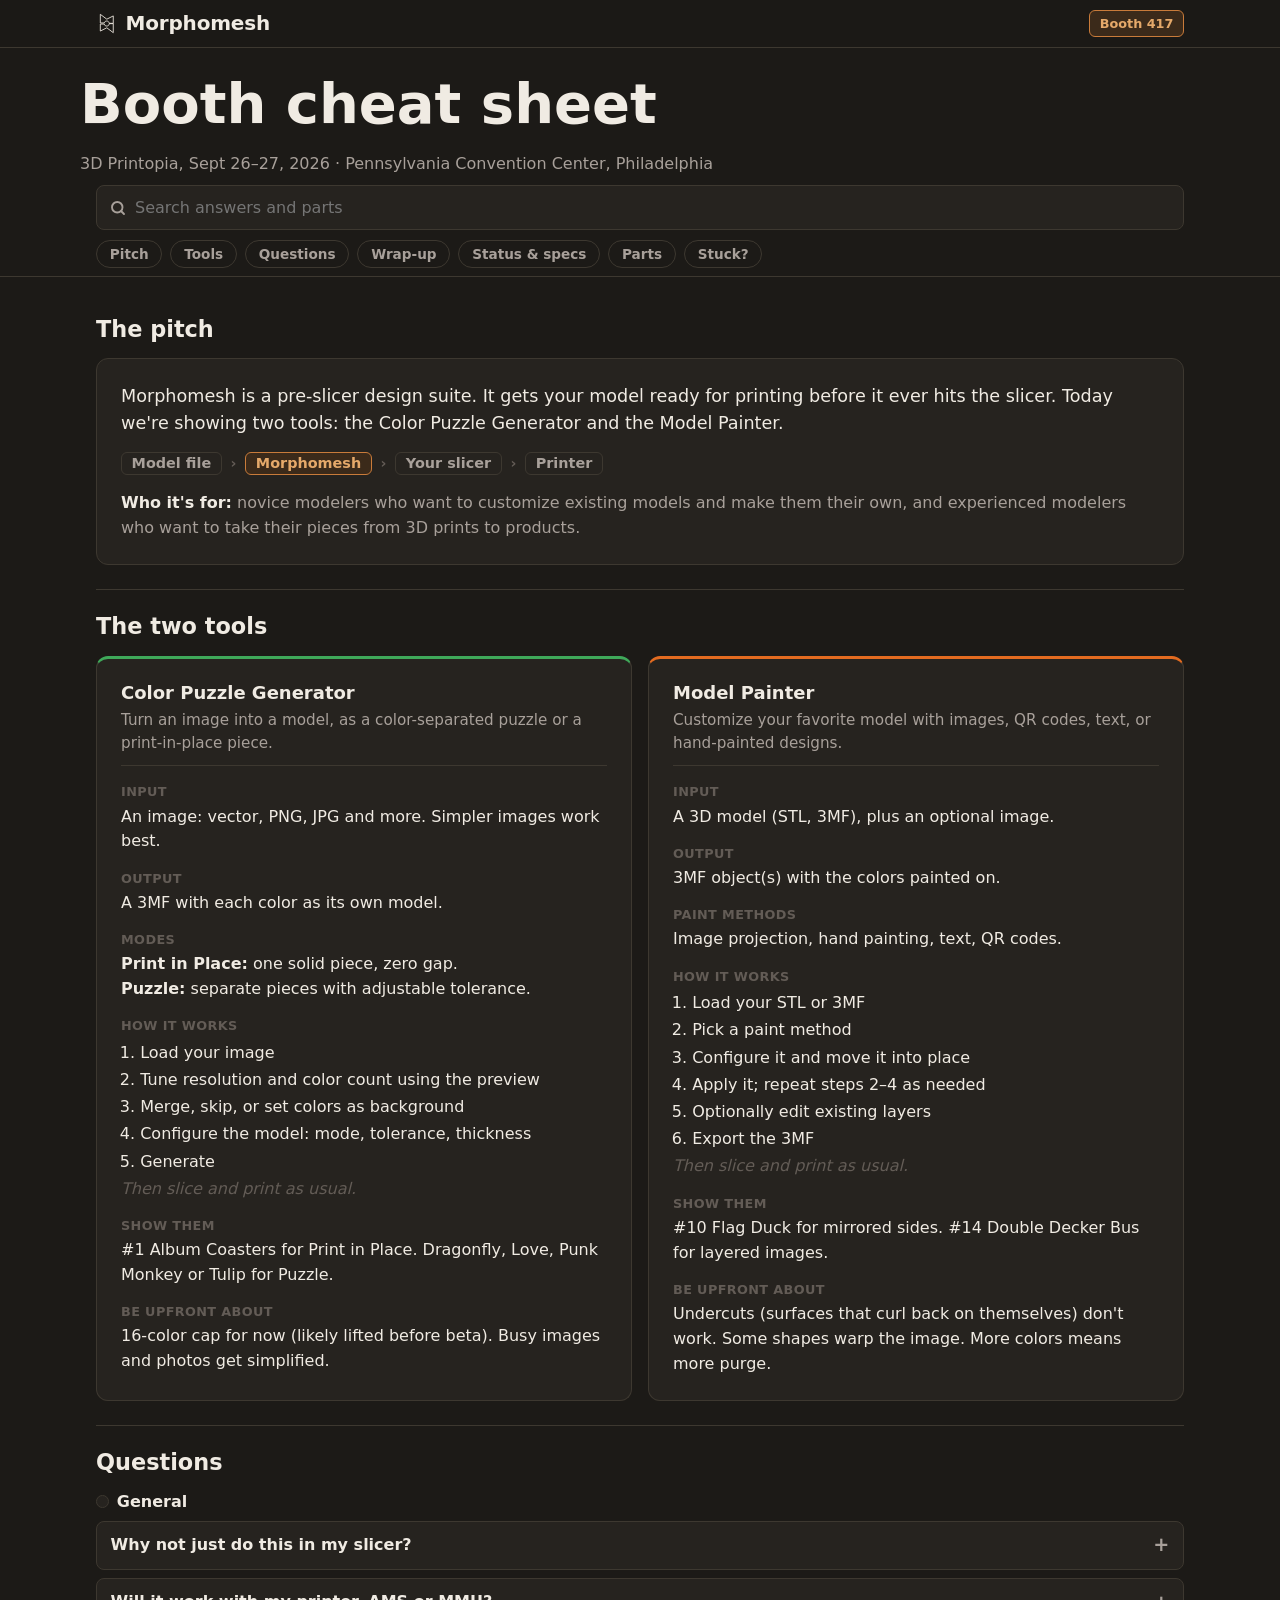
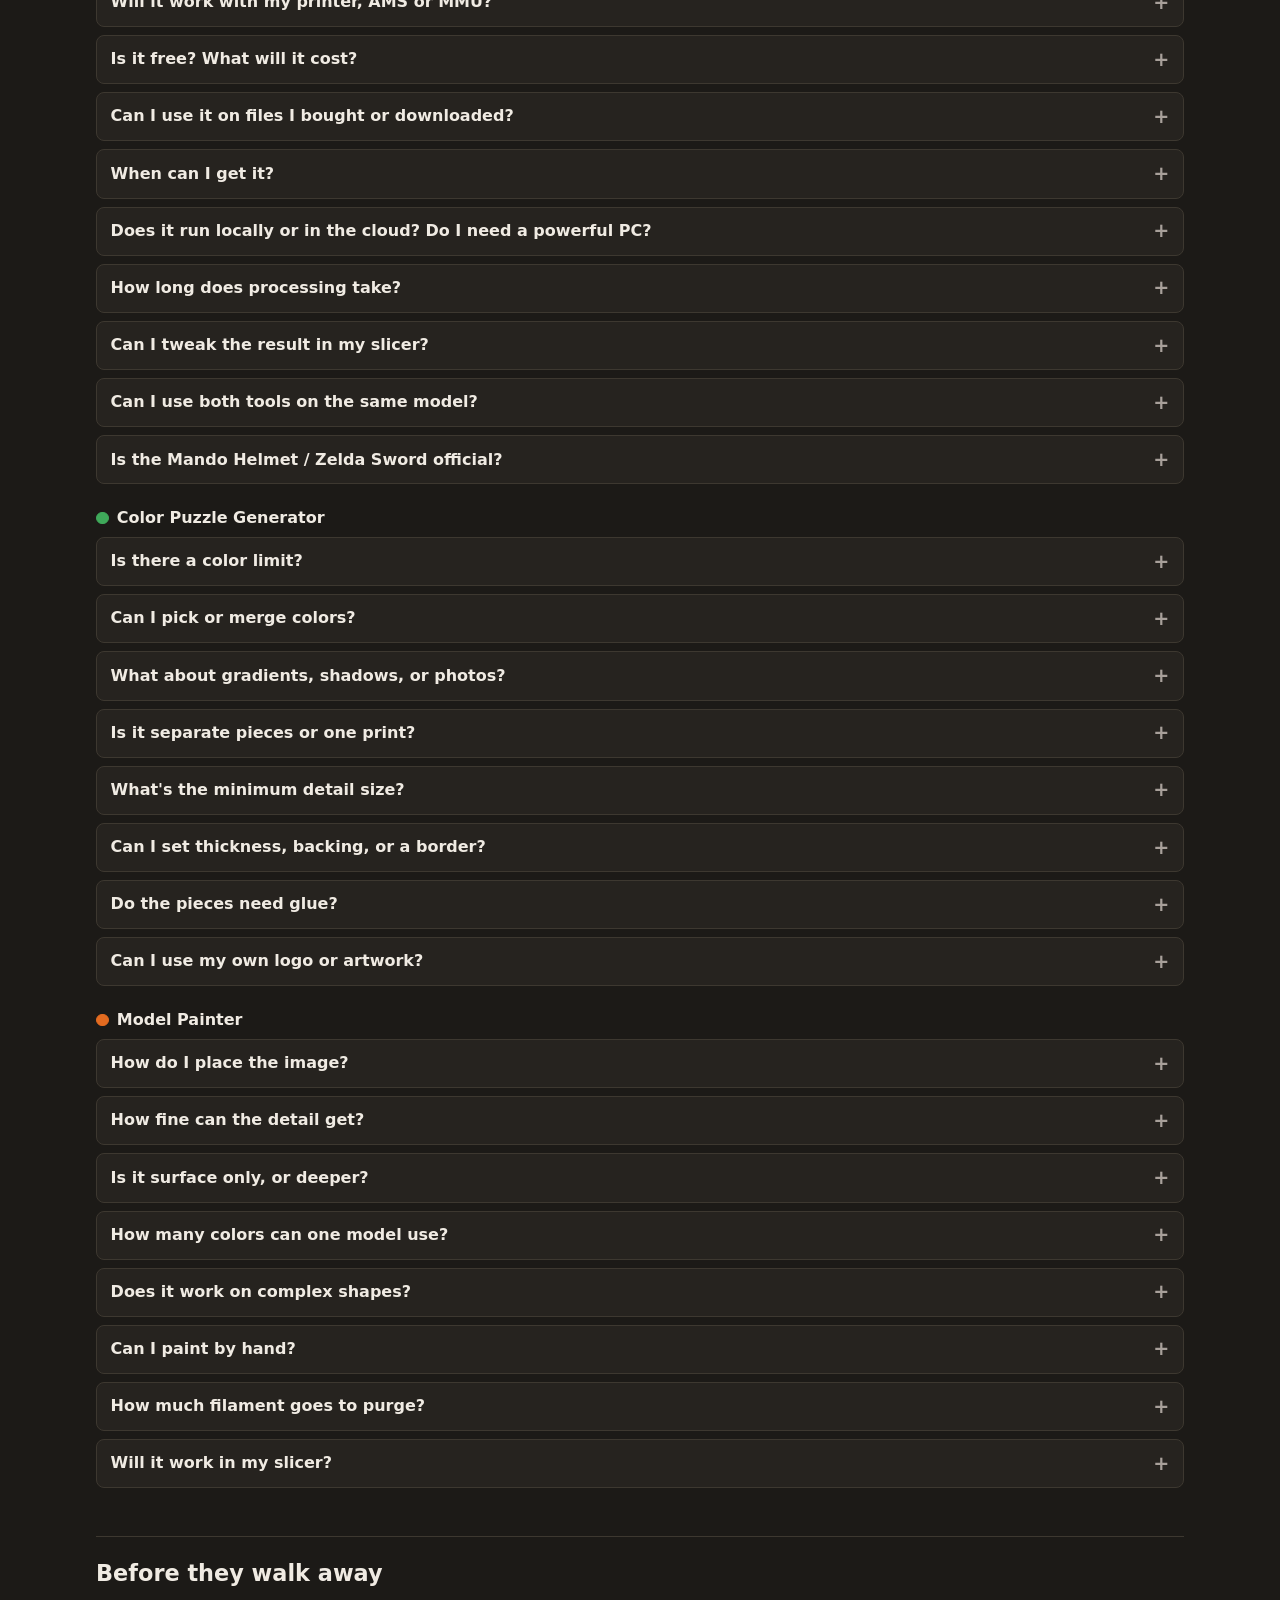
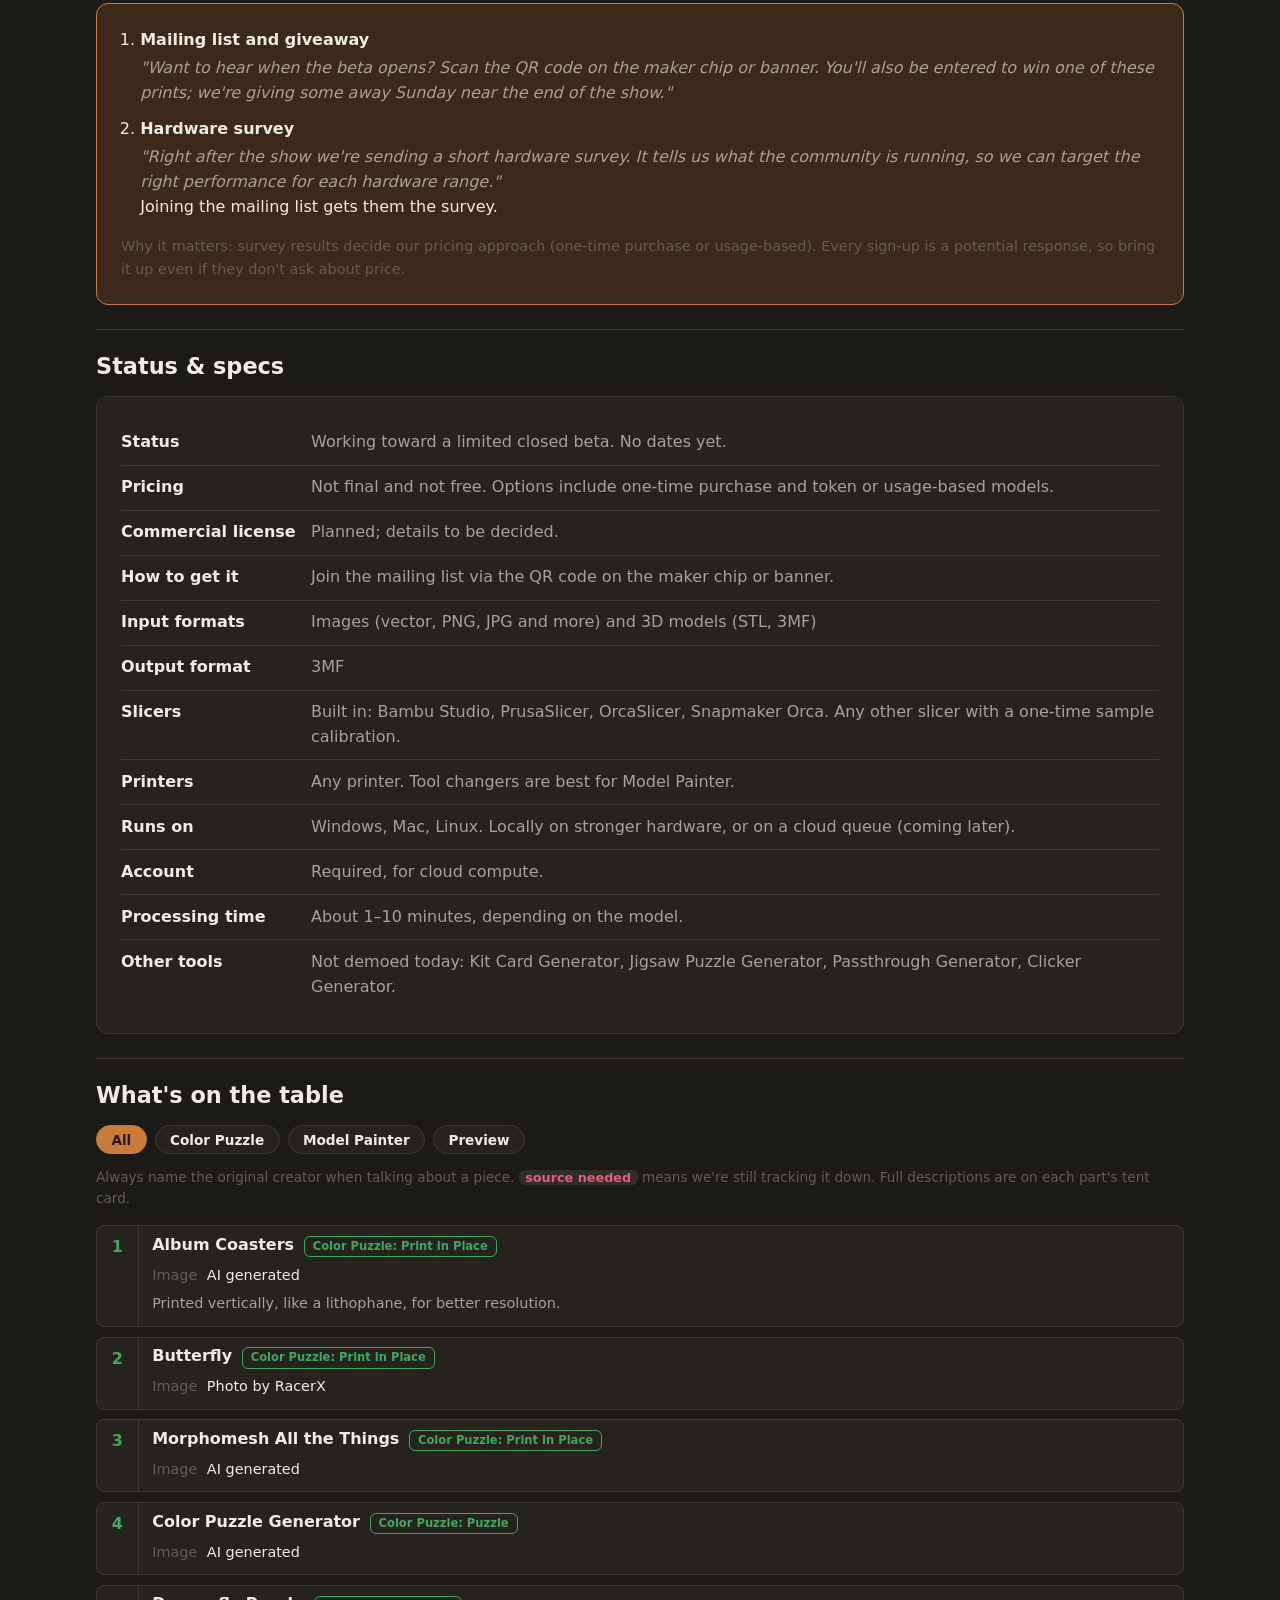
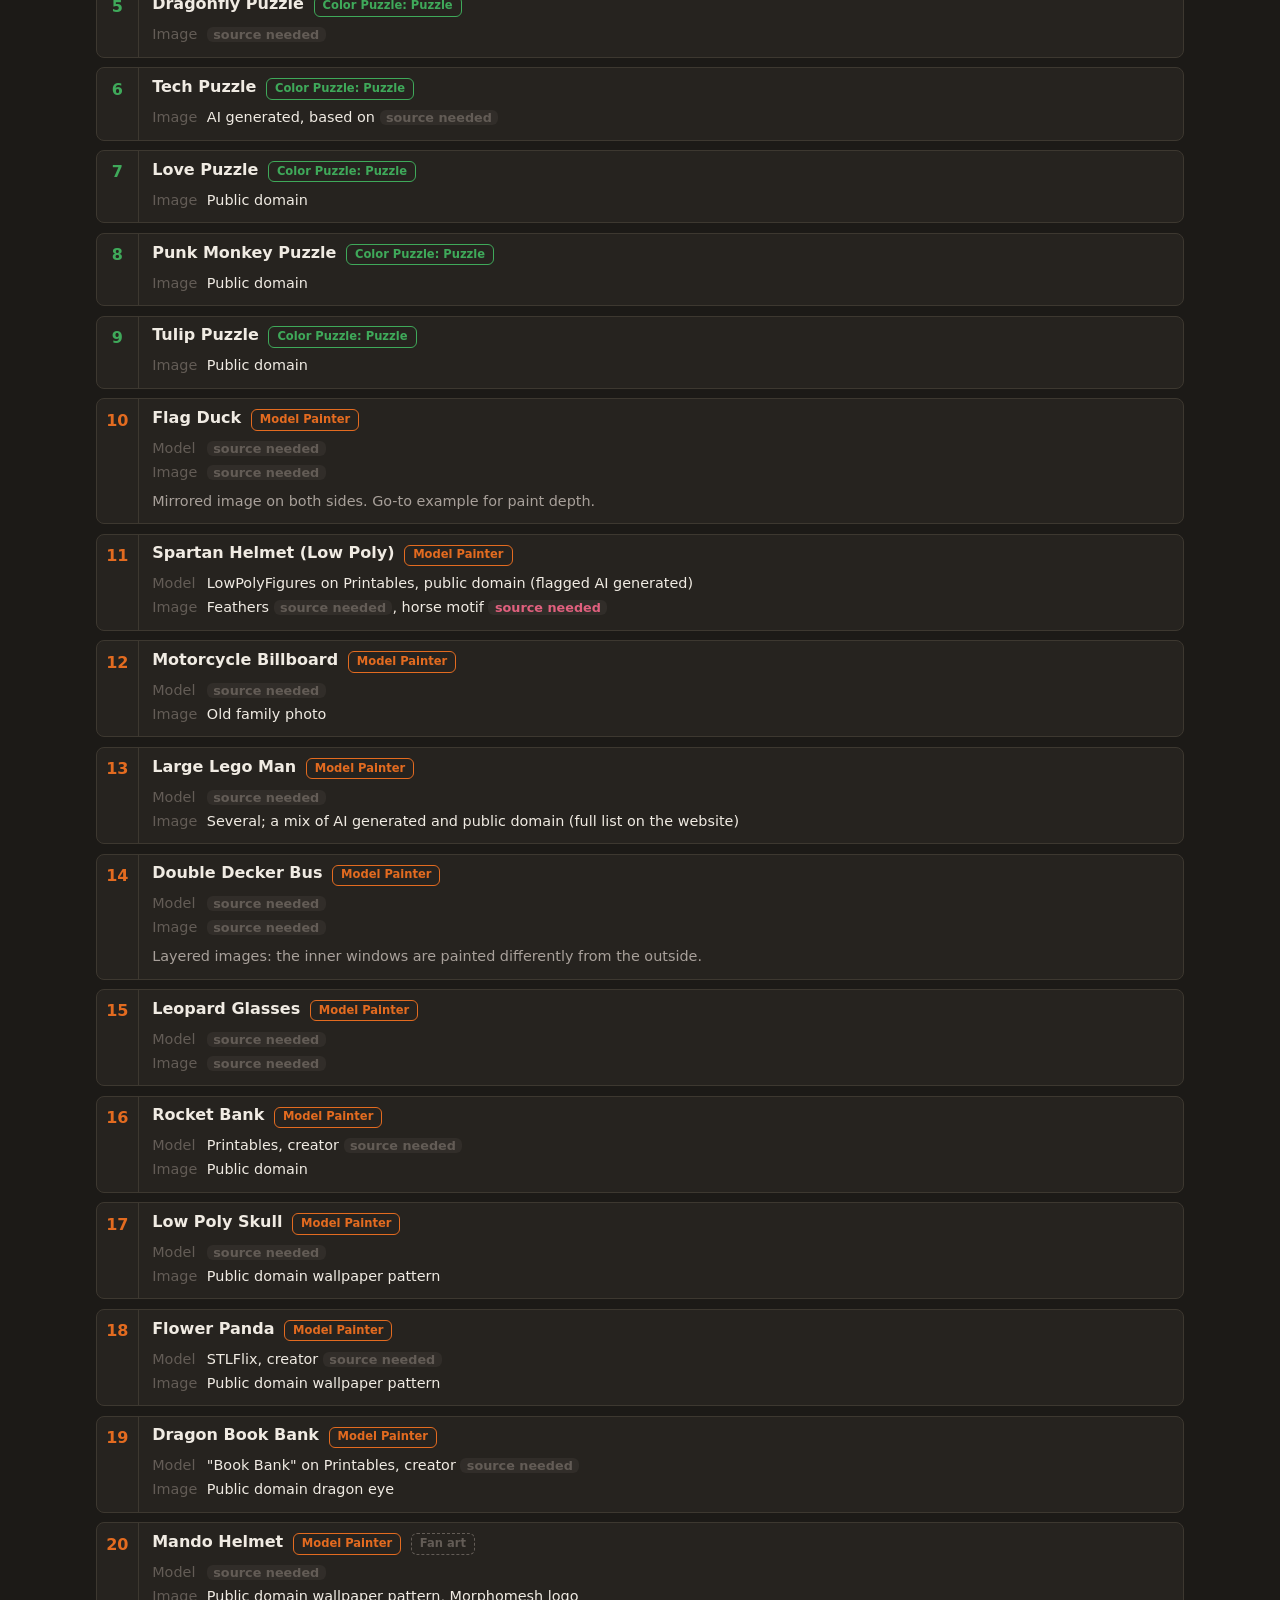
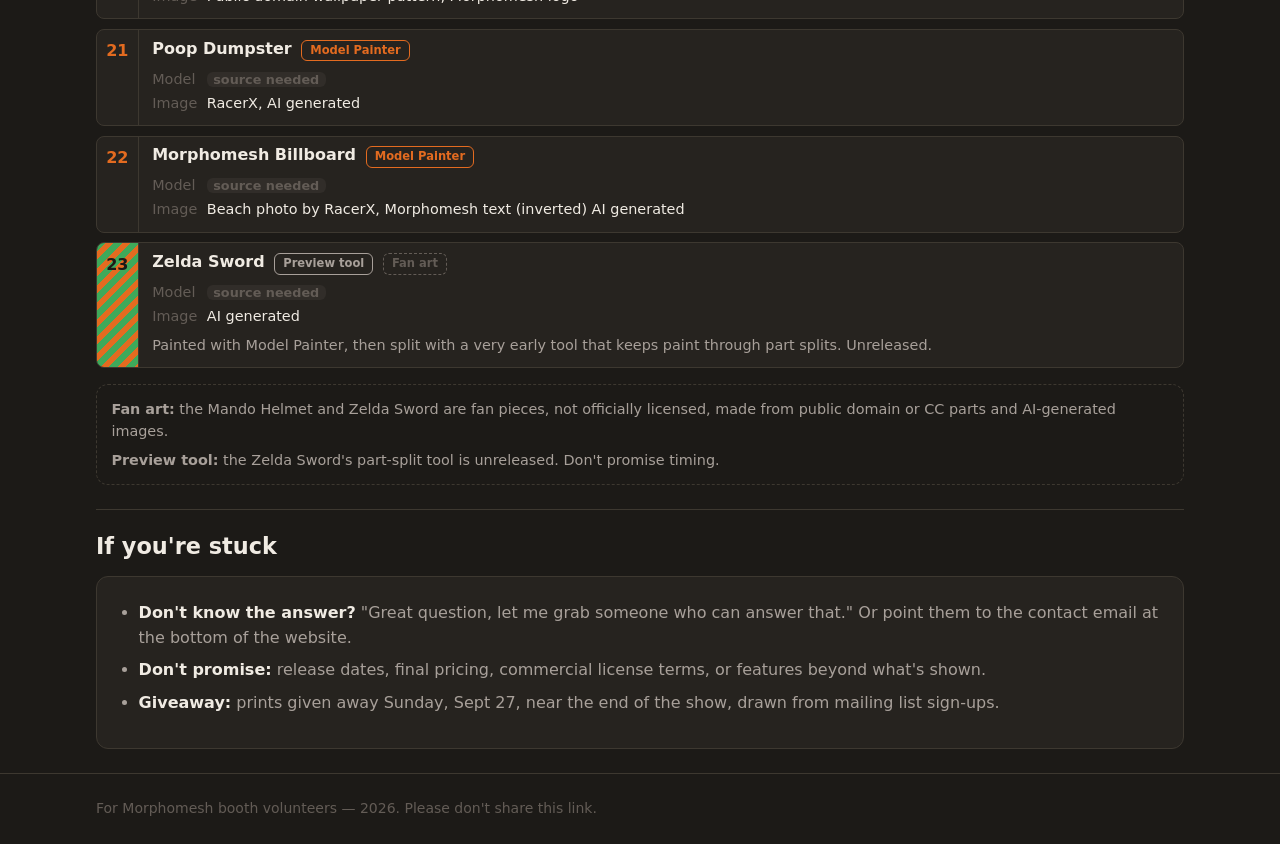
==== booth/index.html @ 3f1c81a7 "Add hidden booth cheat-sheet page for 3D Printopia volunteers Serves /booth/ as an unlinked, noindex" ====
<!doctype html>
<html lang="en">
<head>
<meta charset="UTF-8" />
<meta name="viewport" content="width=device-width, initial-scale=1, viewport-fit=cover" />
<meta name="robots" content="noindex, nofollow" />
<title>Morphomesh booth cheat sheet</title>

<link rel="icon" type="image/svg+xml" href="/assets/favicon-mark.svg" />
<link rel="icon" href="/assets/favicon.ico" sizes="any" />
<link rel="apple-touch-icon" href="/assets/apple-touch-icon.png" />

<link rel="preconnect" href="https://fonts.googleapis.com" />
<link rel="preconnect" href="https://fonts.gstatic.com" crossorigin />
<link rel="stylesheet" href="https://fonts.googleapis.com/css2?family=Patrick+Hand&display=swap" />

<link rel="stylesheet" href="/css/tokens.css" />
<link rel="stylesheet" href="/css/base.css" />
<link rel="stylesheet" href="/css/layout.css" />
<link rel="stylesheet" href="/css/components.css" />

<style>
/* Booth cheat sheet — page-specific components, built on the shared tokens
   rather than a separate palette, so this stays visually part of the site. */
main.container{padding-top:var(--space-2)}
#main section{padding:var(--space-3) 0;border-top:1px solid var(--border)}
#main section:first-of-type{border-top:0}
#main h2{font-size:1.4rem;margin-bottom:var(--space-2)}

.booth-intro{padding:var(--space-3) 0 0}
.booth-intro p{color:var(--text-muted);margin:0}

/* Sticky search bar */
.bar{position:sticky;top:0;z-index:5;background:var(--bg);padding:var(--space-1) 0;padding-top:calc(var(--space-1) + env(safe-area-inset-top,0px));margin-top:calc(-1 * env(safe-area-inset-top,0px));border-bottom:1px solid var(--border)}
.search{display:flex;align-items:center;gap:.5rem;border:1px solid var(--border);border-radius:var(--radius-btn);background:var(--surface);padding:0 .75rem}
.search svg{flex:none;color:var(--text-muted)}
.search input{flex:1;min-width:0;border:0;background:transparent;color:var(--text);font:1rem/1.4 var(--font-body);padding:.65rem 0}
.search input:focus{outline:none}
.search:focus-within{border-color:var(--accent);box-shadow:0 0 0 2px var(--accent-wash)}
.clear{border:0;background:none;color:var(--text-muted);font:600 .85rem var(--font-body);cursor:pointer;padding:.4rem}
nav.jump{display:flex;gap:.5rem;overflow-x:auto;padding-top:.6rem;scrollbar-width:none}
nav.jump::-webkit-scrollbar{display:none}
nav.jump a{flex:none;text-decoration:none;font:600 .85rem var(--font-body);color:var(--text-muted);border:1px solid var(--border);border-radius:999px;padding:.3rem .8rem}
nav.jump a:hover{color:var(--text);border-color:var(--accent)}

/* Pitch */
.pitch{font-size:1.1rem;line-height:1.5;margin:0}
.flow{display:flex;flex-wrap:wrap;align-items:center;gap:.4rem;margin:var(--space-2) 0 0;padding:0;list-style:none;font:600 .9rem var(--font-body)}
.flow li{border:1px solid var(--border);border-radius:var(--radius-badge);padding:.15rem .6rem;color:var(--text-muted)}
.flow li.us{background:var(--accent-wash);border-color:var(--accent);color:var(--accent-text)}
.flow li.arrow{border:0;padding:0 .15rem;color:var(--text-dim)}
.who{margin:var(--space-2) 0 0;color:var(--text-muted)}
.who b{color:var(--text)}

/* Tool cards */
.tools{display:grid;grid-template-columns:1fr 1fr;gap:var(--space-2);margin-top:var(--space-2)}
@media (max-width:680px){.tools{grid-template-columns:1fr}}
.tool{border-top:3px solid var(--border)}
.tool.puzzle{border-top-color:var(--mm-print-teal)}
.tool.painter{border-top-color:var(--mm-print-amber)}
.tool-head{padding-bottom:.6rem;margin-bottom:.2rem;border-bottom:1px solid var(--border)}
.tool-head h3{margin:0}
.tool-head p{margin:.3rem 0 0;color:var(--text-muted);font-size:.95rem}
.tool dl{margin:var(--space-2) 0 0;padding:0}
.tool dt{font-weight:600;font-size:.8rem;color:var(--text-dim);text-transform:uppercase;letter-spacing:.03em;margin-top:.9rem}
.tool dt:first-child{margin-top:0}
.tool dd{margin:.15rem 0 0}
.tool ol{margin:.3rem 0 0;padding-left:1.2em}
.tool ol li{margin:.15rem 0}
.tool .after{color:var(--text-dim);font-style:italic}

/* Q&A */
.group{margin-bottom:var(--space-3)}
.group-title{display:flex;align-items:center;gap:.5rem;margin:0 0 .6rem;font:600 1rem var(--font-heading)}
.dot{width:.8rem;height:.8rem;border-radius:50%;border:1px solid var(--border);flex:none;background:var(--surface)}
.dot.g{background:var(--mm-print-teal);border-color:var(--mm-print-teal)}
.dot.o{background:var(--mm-print-amber);border-color:var(--mm-print-amber)}
details.qa{border:1px solid var(--border);border-radius:var(--radius-btn);background:var(--surface);margin-bottom:.5rem}
details.qa summary{cursor:pointer;list-style:none;padding:.7rem 2.6rem .7rem .85rem;font-weight:600;position:relative}
details.qa summary::-webkit-details-marker{display:none}
details.qa summary::after{content:"+";position:absolute;right:.85rem;top:50%;transform:translateY(-50%);font:700 1.2rem/1 var(--font-heading);color:var(--text-muted)}
details.qa[open] summary::after{content:"–"}
details.qa[open] summary{border-bottom:1px solid var(--border)}
.ans{padding:.6rem .85rem .85rem}
.ans p{margin:0 0 .5rem;color:var(--text-muted)}.ans p:last-child{margin:0}
.cue{display:inline-block;background:var(--accent-wash);color:var(--accent-text);padding:.2rem .6rem;border-radius:var(--radius-badge);font-size:.9rem}

/* Wrap-up */
.close{background:var(--accent-wash);border-color:var(--accent)}
.close ol{margin:0;padding-left:1.2em}
.close li{margin-bottom:.7rem}
.close li:last-child{margin-bottom:0}
.say{display:block;margin-top:.2rem;font-style:italic;color:var(--text-muted)}
.why{margin:var(--space-2) 0 0;font-size:.9rem;color:var(--text-dim)}

/* Facts */
.facts{display:grid;grid-template-columns:minmax(120px,190px) 1fr;margin:0}
.facts dt,.facts dd{margin:0;padding:.6rem 0;border-top:1px solid var(--border)}
.facts dt{font-weight:600;color:var(--text)}
.facts dd{color:var(--text-muted)}
.facts dt:first-of-type,.facts dt:first-of-type + dd{border-top:0}
@media (max-width:520px){.facts{grid-template-columns:1fr}.facts dd{border-top:0;padding-top:0}}

/* Parts */
.filters{display:flex;flex-wrap:wrap;gap:.5rem;margin:0 0 var(--space-2)}
.filters button{font:600 .85rem var(--font-body);border:1px solid var(--border);border-radius:999px;padding:.35rem .9rem;background:var(--surface);color:var(--text);cursor:pointer}
.filters button[aria-pressed="true"]{background:var(--accent);color:var(--mm-charcoal);border-color:var(--accent)}
.legend{font-size:.85rem;color:var(--text-dim);margin:-.2rem 0 var(--space-2)}
.parts{display:grid;gap:.6rem}
.part{display:grid;grid-template-columns:2.6rem 1fr;border:1px solid var(--border);border-radius:var(--radius-btn);background:var(--surface);overflow:hidden}
.num{display:flex;align-items:flex-start;justify-content:center;padding-top:.7rem;font:700 1rem var(--font-heading);border-right:1px solid var(--border);color:var(--text-dim)}
.part[data-tool="puzzle"] .num{color:var(--mm-print-teal)}
.part[data-tool="painter"] .num{color:var(--mm-print-amber)}
.part[data-tool="preview"] .num{background:repeating-linear-gradient(135deg,var(--mm-print-teal) 0 6px,var(--mm-print-amber) 6px 12px);color:var(--mm-charcoal)}
.part-body{padding:.6rem .85rem .7rem}
.part-name{display:flex;flex-wrap:wrap;align-items:baseline;gap:.2rem .6rem}
.part-name h3{font-size:1rem;margin:0}
.tag{font-size:.72rem;font-weight:600;border-radius:var(--radius-badge);padding:.05rem .5rem;border:1px solid currentColor}
.tag.puzzle{color:var(--mm-print-teal)}.tag.painter{color:var(--mm-print-amber)}.tag.preview{color:var(--text-muted)}
.tag.fan{color:var(--text-dim);border-style:dashed}
.src{margin:.4rem 0 0;font-size:.9rem;display:grid;grid-template-columns:auto 1fr;gap:.1rem .6rem}
.src span:nth-child(odd){color:var(--text-dim)}
.note{margin:.4rem 0 0;font-size:.9rem;color:var(--text-muted)}
.need{background:var(--surface-raised);color:var(--mm-print-coral);font-weight:600;font-size:.8rem;padding:0 .4rem;border-radius:var(--radius-badge);white-space:nowrap}

.callout{border:1px dashed var(--border);border-radius:var(--radius-box);padding:.8rem .9rem;margin-top:var(--space-2);font-size:.9rem;color:var(--text-muted)}
.callout p{margin:0 0 .4rem}.callout p:last-child{margin:0}

ul.plain{margin:0;padding-left:1.1em}
ul.plain li{margin-bottom:.5rem;color:var(--text-muted)}
ul.plain b{color:var(--text)}

.empty{display:none;text-align:center;padding:var(--space-3) var(--space-2);border:1px dashed var(--border);border-radius:var(--radius-box);margin-top:var(--space-3);color:var(--text-muted)}
.empty.show{display:block}
[hidden]{display:none!important}
input[type=search]::-webkit-search-cancel-button{-webkit-appearance:none;appearance:none}
main.searching{display:flex;flex-direction:column}
main.searching > *{order:3}
main.searching #questions{order:1}
main.searching #parts{order:2}
main.searching #empty{order:0}

@media (prefers-reduced-motion: no-preference){html{scroll-behavior:smooth}}
</style>
</head>
<body class="page-booth">
<a class="skip-link" href="#main">Skip to content</a>

<header class="site-header">
  <div class="container">
    <a class="brand" href="/">
      <svg class="brand-mark" viewBox="0 0 400 500" aria-hidden="true" xmlns="http://www.w3.org/2000/svg">
        <g stroke="currentColor" stroke-width="16" stroke-linecap="round" stroke-linejoin="round" fill="none">
          <path d="M 320,240 V 110 L 200,170 80,80 v 160 h 74 c 5.71703,-23.64924 20.8207,-35.92956 45.67351,-35.92956 24.85281,0 40.11394,16.49287 44.32649,35.92956 z" />
          <path d="M 320,260 V 420 L 200,330 80,390 V 260 h 74 c 3.00897,26.35731 20.92062,37.14212 45.77343,37.14212 24.85281,0 39.41223,-10.78481 44.22657,-37.14212 z" />
        </g>
      </svg>
      <span class="brand-wordmark">Morphomesh</span>
    </a>
    <span class="pill">Booth 417</span>
  </div>
</header>

<div class="container booth-intro">
  <h1>Booth cheat sheet</h1>
  <p>3D Printopia, Sept 26–27, 2026 · Pennsylvania Convention Center, Philadelphia</p>
</div>

<div class="bar">
  <div class="container">
    <label class="search">
      <svg width="18" height="18" viewBox="0 0 24 24" fill="none" stroke="currentColor" stroke-width="2.5" stroke-linecap="round" aria-hidden="true"><circle cx="11" cy="11" r="7"/><path d="m20 20-4-4"/></svg>
      <input id="q" type="search" placeholder="Search answers and parts" autocomplete="off" aria-label="Search answers and parts">
      <button class="clear" id="clear" type="button" hidden>Clear</button>
    </label>
    <nav class="jump" aria-label="Sections">
      <a href="#pitch">Pitch</a>
      <a href="#tools">Tools</a>
      <a href="#questions">Questions</a>
      <a href="#wrapup">Wrap-up</a>
      <a href="#facts">Status &amp; specs</a>
      <a href="#parts">Parts</a>
      <a href="#stuck">Stuck?</a>
    </nav>
  </div>
</div>

<main class="container" id="main">

  <section id="pitch" data-searchable>
    <h2>The pitch</h2>
    <div class="card">
      <p class="pitch">Morphomesh is a pre-slicer design suite. It gets your model ready for printing before it ever hits the slicer. Today we're showing two tools: the Color Puzzle Generator and the Model Painter.</p>
      <ol class="flow" aria-label="Where Morphomesh fits">
        <li>Model file</li><li class="arrow" aria-hidden="true">›</li>
        <li class="us">Morphomesh</li><li class="arrow" aria-hidden="true">›</li>
        <li>Your slicer</li><li class="arrow" aria-hidden="true">›</li>
        <li>Printer</li>
      </ol>
      <p class="who"><b>Who it's for:</b> novice modelers who want to customize existing models and make them their own, and experienced modelers who want to take their pieces from 3D prints to products.</p>
    </div>
  </section>

  <section id="tools">
    <h2>The two tools</h2>
    <div class="tools">
      <article class="card tool puzzle">
        <div class="tool-head">
          <h3>Color Puzzle Generator</h3>
          <p>Turn an image into a model, as a color-separated puzzle or a print-in-place piece.</p>
        </div>
        <dl>
          <dt>Input</dt><dd>An image: vector, PNG, JPG and more. Simpler images work best.</dd>
          <dt>Output</dt><dd>A 3MF with each color as its own model.</dd>
          <dt>Modes</dt><dd><b>Print in Place:</b> one solid piece, zero gap.<br><b>Puzzle:</b> separate pieces with adjustable tolerance.</dd>
          <dt>How it works</dt>
          <dd><ol>
            <li>Load your image</li>
            <li>Tune resolution and color count using the preview</li>
            <li>Merge, skip, or set colors as background</li>
            <li>Configure the model: mode, tolerance, thickness</li>
            <li>Generate</li>
          </ol><span class="after">Then slice and print as usual.</span></dd>
          <dt>Show them</dt><dd>#1 Album Coasters for Print in Place. Dragonfly, Love, Punk Monkey or Tulip for Puzzle.</dd>
          <dt>Be upfront about</dt><dd>16-color cap for now (likely lifted before beta). Busy images and photos get simplified.</dd>
        </dl>
      </article>

      <article class="card tool painter">
        <div class="tool-head">
          <h3>Model Painter</h3>
          <p>Customize your favorite model with images, QR codes, text, or hand-painted designs.</p>
        </div>
        <dl>
          <dt>Input</dt><dd>A 3D model (STL, 3MF), plus an optional image.</dd>
          <dt>Output</dt><dd>3MF object(s) with the colors painted on.</dd>
          <dt>Paint methods</dt><dd>Image projection, hand painting, text, QR codes.</dd>
          <dt>How it works</dt>
          <dd><ol>
            <li>Load your STL or 3MF</li>
            <li>Pick a paint method</li>
            <li>Configure it and move it into place</li>
            <li>Apply it; repeat steps 2–4 as needed</li>
            <li>Optionally edit existing layers</li>
            <li>Export the 3MF</li>
          </ol><span class="after">Then slice and print as usual.</span></dd>
          <dt>Show them</dt><dd>#10 Flag Duck for mirrored sides. #14 Double Decker Bus for layered images.</dd>
          <dt>Be upfront about</dt><dd>Undercuts (surfaces that curl back on themselves) don't work. Some shapes warp the image. More colors means more purge.</dd>
        </dl>
      </article>
    </div>
  </section>

  <section id="questions">
    <h2>Questions</h2>

    <div class="group" data-group>
      <h3 class="group-title"><span class="dot n"></span>General</h3>

      <details class="qa"><summary>Why not just do this in my slicer?</summary><div class="ans">
        <p>Slicers are built to slice. Bolting model-editing features onto them makes them more complex and more likely to break. A separate prep step lets us add any feature we want, work across every slicer, and not wait on their release cycles.</p></div></details>

      <details class="qa"><summary>Will it work with my printer, AMS or MMU?</summary><div class="ans">
        <p>Yes, the suite works with any printer. For Model Painter specifically, AMS and MMU setups produce a lot of purge waste compared to tool changers, so tool changers are the best fit for painting.</p></div></details>

      <details class="qa"><summary>Is it free? What will it cost?</summary><div class="ans">
        <p>It won't be free. Pricing is still being worked out, and we're looking seriously at a one-time purchase option.</p>
        <p class="cue">Bring up the hardware survey (see Wrap-up).</p></div></details>

      <details class="qa"><summary>Can I use it on files I bought or downloaded?</summary><div class="ans">
        <p>Yes. Any geometry file works: bought, self-modeled, or downloaded from a model repository. Printing or selling the results still follows that model's own license.</p>
        <p><b>Selling what you make?</b> We're planning a commercial license for the suite; details are still being decided.</p>
        <p class="cue">Point them to the mailing list.</p></div></details>

      <details class="qa"><summary>When can I get it?</summary><div class="ans">
        <p>No release date yet. We're working toward a limited closed beta. The best way to hear first is the mailing list.</p></div></details>

      <details class="qa"><summary>Does it run locally or in the cloud? Do I need a powerful PC?</summary><div class="ans">
        <p>Hybrid, to save users money. Run it locally on stronger hardware, or eventually queue jobs on our cloud platform.</p>
        <p class="cue">Perfect lead-in to the hardware survey.</p></div></details>

      <details class="qa"><summary>How long does processing take?</summary><div class="ans">
        <p>Depends on the model, roughly 1 to 10 minutes.</p></div></details>

      <details class="qa"><summary>Can I tweak the result in my slicer?</summary><div class="ans">
        <p>Absolutely. We're not replacing your slicer. We handle the complex operations up front, and you fine-tune before printing.</p></div></details>

      <details class="qa"><summary>Can I use both tools on the same model?</summary><div class="ans">
        <p>Yes. There are a few steps in between right now, and we're working to smooth that out as we add more tools.</p></div></details>

      <details class="qa"><summary>Is the Mando Helmet / Zelda Sword official?</summary><div class="ans">
        <p>No. They're fan pieces, not officially licensed. We made them to show off the tools, using public domain or CC parts and AI-generated images.</p></div></details>
    </div>

    <div class="group" data-group>
      <h3 class="group-title"><span class="dot g"></span>Color Puzzle Generator</h3>

      <details class="qa"><summary>Is there a color limit?</summary><div class="ans">
        <p>16 for now. That's a printer limit more than a software one, and it'll likely be removed before the beta.</p></div></details>

      <details class="qa"><summary>Can I pick or merge colors?</summary><div class="ans">
        <p>Colors are auto-detected from the image composition. You can merge them in the tool.</p></div></details>

      <details class="qa"><summary>What about gradients, shadows, or photos?</summary><div class="ans">
        <p>They get simplified: merged into neighboring colors, or given an in-between color for the gradient section.</p></div></details>

      <details class="qa"><summary>Is it separate pieces or one print?</summary><div class="ans">
        <p>Your choice, with two modes. <b>Print in Place</b> has zero gap between colors, so it prints as one piece that can't come apart. <b>Puzzle</b> makes separate pieces with a tolerance you set.</p>
        <p>These may become two separate tools later.</p></div></details>

      <details class="qa"><summary>What's the minimum detail size?</summary><div class="ans">
        <p>Configurable, based on your nozzle. It also cleans up noise that won't print well. Like lithophanes, Print in Place pieces can be printed vertically for better resolution.</p></div></details>

      <details class="qa"><summary>Can I set thickness, backing, or a border?</summary><div class="ans">
        <p>Yes. You choose which color is the background (or none) and the thickness of the parts and backing.</p></div></details>

      <details class="qa"><summary>Do the pieces need glue?</summary><div class="ans">
        <p>Print in Place comes out as one piece, no glue. Puzzle pieces fit as tight or loose as you set them, depending on your printer's tolerance.</p></div></details>

      <details class="qa"><summary>Can I use my own logo or artwork?</summary><div class="ans">
        <p>Yes, with no limits beyond what your printer can do. Clean lines and distinct colors work best.</p>
        <p class="cue">Selling them? Mention the planned commercial license.</p></div></details>
    </div>

    <div class="group" data-group>
      <h3 class="group-title"><span class="dot o"></span>Model Painter</h3>

      <details class="qa"><summary>How do I place the image?</summary><div class="ans">
        <p>You position, rotate, and scale it yourself. You can also ignore colors to remove backgrounds and change resolution for more detail.</p></div></details>

      <details class="qa"><summary>How fine can the detail get?</summary><div class="ans">
        <p>It depends on print orientation. Printing flat, you're limited by nozzle size. Printing tall, you're limited by layer height.</p></div></details>

      <details class="qa"><summary>Is it surface only, or deeper?</summary><div class="ans">
        <p>You set the paint depth. Deeper wraps better but can cause odd colors in spots. It also enables clean mirrored sides: the same image, flipped, on both faces.</p>
        <p class="cue">Show #10 Flag Duck.</p></div></details>

      <details class="qa"><summary>How many colors can one model use?</summary><div class="ans">
        <p>As many as your printer can handle.</p></div></details>

      <details class="qa"><summary>Does it work on complex shapes?</summary><div class="ans">
        <p>It works on concave and convex shapes. Some shapes warp the image, and undercuts (surfaces that curl back on themselves) don't work.</p></div></details>

      <details class="qa"><summary>Can I paint by hand?</summary><div class="ans">
        <p>Yes. You can paint by hand, or add text and QR codes. The image is optional.</p></div></details>

      <details class="qa"><summary>How much filament goes to purge?</summary><div class="ans">
        <p>It depends entirely on the model. You're adding more colors than a normal print, so expect more purge. Tool changers help the most.</p></div></details>

      <details class="qa"><summary>Will it work in my slicer?</summary><div class="ans">
        <p>It ships ready for Bambu Studio, PrusaSlicer, OrcaSlicer, and Snapmaker Orca. For any other slicer, you paint a provided sample file once and it learns how to paint for that slicer.</p></div></details>
    </div>
  </section>

  <section id="wrapup">
    <h2>Before they walk away</h2>
    <div class="card close">
      <ol>
        <li><b>Mailing list and giveaway</b>
          <span class="say">"Want to hear when the beta opens? Scan the QR code on the maker chip or banner. You'll also be entered to win one of these prints; we're giving some away Sunday near the end of the show."</span></li>
        <li><b>Hardware survey</b>
          <span class="say">"Right after the show we're sending a short hardware survey. It tells us what the community is running, so we can target the right performance for each hardware range."</span>
          Joining the mailing list gets them the survey.</li>
      </ol>
      <p class="why">Why it matters: survey results decide our pricing approach (one-time purchase or usage-based). Every sign-up is a potential response, so bring it up even if they don't ask about price.</p>
    </div>
  </section>

  <section id="facts">
    <h2>Status &amp; specs</h2>
    <div class="card">
      <dl class="facts">
        <dt>Status</dt><dd>Working toward a limited closed beta. No dates yet.</dd>
        <dt>Pricing</dt><dd>Not final and not free. Options include one-time purchase and token or usage-based models.</dd>
        <dt>Commercial license</dt><dd>Planned; details to be decided.</dd>
        <dt>How to get it</dt><dd>Join the mailing list via the QR code on the maker chip or banner.</dd>
        <dt>Input formats</dt><dd>Images (vector, PNG, JPG and more) and 3D models (STL, 3MF)</dd>
        <dt>Output format</dt><dd>3MF</dd>
        <dt>Slicers</dt><dd>Built in: Bambu Studio, PrusaSlicer, OrcaSlicer, Snapmaker Orca. Any other slicer with a one-time sample calibration.</dd>
        <dt>Printers</dt><dd>Any printer. Tool changers are best for Model Painter.</dd>
        <dt>Runs on</dt><dd>Windows, Mac, Linux. Locally on stronger hardware, or on a cloud queue (coming later).</dd>
        <dt>Account</dt><dd>Required, for cloud compute.</dd>
        <dt>Processing time</dt><dd>About 1–10 minutes, depending on the model.</dd>
        <dt>Other tools</dt><dd>Not demoed today: Kit Card Generator, Jigsaw Puzzle Generator, Passthrough Generator, Clicker Generator.</dd>
      </dl>
    </div>
  </section>

  <section id="parts">
    <h2>What's on the table</h2>
    <div class="filters" role="group" aria-label="Filter parts by tool">
      <button type="button" data-filter="all" aria-pressed="true">All</button>
      <button type="button" data-filter="puzzle" aria-pressed="false">Color Puzzle</button>
      <button type="button" data-filter="painter" aria-pressed="false">Model Painter</button>
      <button type="button" data-filter="preview" aria-pressed="false">Preview</button>
    </div>
    <p class="legend">Always name the original creator when talking about a piece. <span class="need">source needed</span> means we're still tracking it down. Full descriptions are on each part's tent card.</p>
    <div class="parts" id="partList"></div>
    <div class="callout">
      <p><b>Fan art:</b> the Mando Helmet and Zelda Sword are fan pieces, not officially licensed, made from public domain or CC parts and AI-generated images.</p>
      <p><b>Preview tool:</b> the Zelda Sword's part-split tool is unreleased. Don't promise timing.</p>
    </div>
  </section>

  <section id="stuck">
    <h2>If you're stuck</h2>
    <div class="card">
      <ul class="plain">
        <li><b>Don't know the answer?</b> "Great question, let me grab someone who can answer that." Or point them to the contact email at the bottom of the website.</li>
        <li><b>Don't promise:</b> release dates, final pricing, commercial license terms, or features beyond what's shown.</li>
        <li><b>Giveaway:</b> prints given away Sunday, Sept 27, near the end of the show, drawn from mailing list sign-ups.</li>
      </ul>
    </div>
  </section>

  <div class="empty" id="empty"><b>No matches.</b><br>Try a shorter word, or grab someone who can answer it.</div>

</main>

<footer class="site-footer">
  <div class="container">
    <span>For Morphomesh booth volunteers — <span id="year">2026</span>. Please don't share this link.</span>
  </div>
</footer>

<script src="/js/main.js"></script>
<script>
const N = "source needed";
const parts = [
  {n:1,  name:"Album Coasters", tool:"puzzle", mode:"Print in Place", img:"AI generated", note:"Printed vertically, like a lithophane, for better resolution."},
  {n:2,  name:"Butterfly", tool:"puzzle", mode:"Print in Place", img:"Photo by RacerX"},
  {n:3,  name:"Morphomesh All the Things", tool:"puzzle", mode:"Print in Place", img:"AI generated"},
  {n:4,  name:"Color Puzzle Generator", tool:"puzzle", mode:"Puzzle", img:"AI generated"},
  {n:5,  name:"Dragonfly Puzzle", tool:"puzzle", mode:"Puzzle", img:N},
  {n:6,  name:"Tech Puzzle", tool:"puzzle", mode:"Puzzle", img:"AI generated, based on [source needed]"},
  {n:7,  name:"Love Puzzle", tool:"puzzle", mode:"Puzzle", img:"Public domain"},
  {n:8,  name:"Punk Monkey Puzzle", tool:"puzzle", mode:"Puzzle", img:"Public domain"},
  {n:9,  name:"Tulip Puzzle", tool:"puzzle", mode:"Puzzle", img:"Public domain"},
  {n:10, name:"Flag Duck", tool:"painter", model:N, img:N, note:"Mirrored image on both sides. Go-to example for paint depth."},
  {n:11, name:"Spartan Helmet (Low Poly)", tool:"painter", model:"LowPolyFigures on Printables, public domain (flagged AI generated)", img:"Feathers [source needed], horse motif [source needed]"},
  {n:12, name:"Motorcycle Billboard", tool:"painter", model:N, img:"Old family photo"},
  {n:13, name:"Large Lego Man", tool:"painter", model:N, img:"Several; a mix of AI generated and public domain (full list on the website)"},
  {n:14, name:"Double Decker Bus", tool:"painter", model:N, img:N, note:"Layered images: the inner windows are painted differently from the outside."},
  {n:15, name:"Leopard Glasses", tool:"painter", model:N, img:N},
  {n:16, name:"Rocket Bank", tool:"painter", model:"Printables, creator [source needed]", img:"Public domain"},
  {n:17, name:"Low Poly Skull", tool:"painter", model:N, img:"Public domain wallpaper pattern"},
  {n:18, name:"Flower Panda", tool:"painter", model:"STLFlix, creator [source needed]", img:"Public domain wallpaper pattern"},
  {n:19, name:"Dragon Book Bank", tool:"painter", model:"\"Book Bank\" on Printables, creator [source needed]", img:"Public domain dragon eye"},
  {n:20, name:"Mando Helmet", tool:"painter", fan:true, model:N, img:"Public domain wallpaper pattern, Morphomesh logo"},
  {n:21, name:"Poop Dumpster", tool:"painter", model:N, img:"RacerX, AI generated"},
  {n:22, name:"Morphomesh Billboard", tool:"painter", model:N, img:"Beach photo by RacerX, Morphomesh text (inverted) AI generated"},
  {n:23, name:"Zelda Sword", tool:"preview", fan:true, model:N, img:"AI generated", note:"Painted with Model Painter, then split with a very early tool that keeps paint through part splits. Unreleased."}
];
const toolLabel = {puzzle:"Color Puzzle", painter:"Model Painter", preview:"Preview tool"};
const esc = s => s.replace(/[&<>"]/g, c => ({"&":"&amp;","<":"&lt;",">":"&gt;",'"':"&quot;"}[c]));
const fmt = s => s === N ? `<span class="need">${N}</span>`
  : esc(s).replace(/\[source needed\]/g, `<span class="need">${N}</span>`);

const list = document.getElementById("partList");
list.innerHTML = parts.map(p => `
  <article class="part" data-tool="${p.tool}">
    <div class="num">${p.n}</div>
    <div class="part-body">
      <div class="part-name">
        <h3>${esc(p.name)}</h3>
        <span class="tag ${p.tool}">${toolLabel[p.tool]}${p.mode ? ": " + p.mode : ""}</span>
        ${p.fan ? '<span class="tag fan">Fan art</span>' : ""}
      </div>
      <div class="src">
        ${p.model ? `<span>Model</span><span>${fmt(p.model)}</span>` : ""}
        <span>Image</span><span>${fmt(p.img)}</span>
      </div>
      ${p.note ? `<p class="note">${esc(p.note)}</p>` : ""}
    </div>
  </article>`).join("");

// Filters
let filter = "all";
const fbtns = document.querySelectorAll(".filters button");
fbtns.forEach(b => b.addEventListener("click", () => {
  filter = b.dataset.filter;
  fbtns.forEach(x => x.setAttribute("aria-pressed", x === b));
  apply();
}));

// Search
const q = document.getElementById("q");
const clearBtn = document.getElementById("clear");
const qas = [...document.querySelectorAll("details.qa")];
const groups = [...document.querySelectorAll("[data-group]")];
const partEls = [...document.querySelectorAll(".part")];
const empty = document.getElementById("empty");
const blocks = ["pitch","tools","wrapup","facts","stuck"].map(id => document.getElementById(id));

function apply(){
  const term = q.value.trim().toLowerCase();
  clearBtn.hidden = !term;
  document.querySelector('main').classList.toggle('searching', !!term);
  let hits = 0;

  qas.forEach(d => {
    const match = !term || d.textContent.toLowerCase().includes(term);
    d.hidden = !match;
    if (term) d.open = match;
    if (match && term) hits++;
  });
  if (!term) qas.forEach(d => d.open = false);
  groups.forEach(g => g.hidden = !g.querySelector("details.qa:not([hidden])"));
  document.getElementById("questions").hidden = !!term && !groups.some(g => !g.hidden);

  partEls.forEach(el => {
    const okTool = filter === "all" || el.dataset.tool === filter;
    const okText = !term || el.textContent.toLowerCase().includes(term);
    el.hidden = !(okTool && okText);
    if (term && okTool && okText) hits++;
  });
  document.getElementById("parts").hidden = !!term && !partEls.some(e => !e.hidden);

  blocks.forEach(b => {
    const match = !term || b.textContent.toLowerCase().includes(term);
    b.hidden = !match;
    if (match && term) hits++;
  });

  empty.classList.toggle("show", !!term && hits === 0);
}
q.addEventListener("input", apply);
clearBtn.addEventListener("click", () => { q.value = ""; apply(); q.focus(); });
</script>
</body>
</html>
---- css/tokens.css ----
/*
 * Morphomesh — Design Tokens (marketing site)
 * Palette ported from the app's own theme so the site matches the real product.
 */

:root {
  /* Shared neutrals */
  --mm-charcoal:    #1C1A17;
  --mm-surface:     #26231F;
  --mm-raised:      #312D29;
  --mm-border:      #3D3830;
  --mm-cream:       #F0EBE3;
  --mm-muted:       #A8A09A;
  --mm-dim:         #635C56;

  /* Forge Amber accent — the brand color, reserved for interactive elements
     (buttons, links, focus states) so it stays consistent with the app */
  --mm-amber:       #C97B3A;
  --mm-amber-deep:  #A8612A;
  --mm-amber-wash:  #3B2A1A;
  --mm-amber-light: #E5A96A;

  /* Print palette — decorative only (illustrations, icons, badges). Never
     used on buttons/links/focus states; those stay Forge Amber, so this
     palette is free to diverge from the app's real theme.
     --mm-print-amber now carries the logo's muted orange (was #C97B3A,
     matching Forge Amber) so the site doesn't carry two competing oranges.
     --mm-print-teal was retired in favor of a muted green (used by the
     logo mark), matched to the rest of the palette's saturation/lightness. */
  --mm-print-amber:  #E36B20;
  --mm-print-coral:  #E0607E;
  --mm-print-teal:   #3FA95A;
  --mm-print-blue:   #5B8DEF;
  --mm-print-violet: #9B7FD4;

  /* Blue wash — same pattern as the amber wash/light pair above, used for
     UI that should stand out from the amber accent (e.g. the promo banner) */
  --mm-blue-wash:  #1E2A44;
  --mm-blue-light: #9DB9F5;

  /* Semantic aliases */
  --bg:             var(--mm-charcoal);
  --surface:        var(--mm-surface);
  --surface-raised: var(--mm-raised);
  --border:         var(--mm-border);
  --text:           var(--mm-cream);
  --text-muted:     var(--mm-muted);
  --text-dim:       var(--mm-dim);
  --accent:         var(--mm-amber);
  --accent-hover:   var(--mm-amber-deep);
  --accent-wash:    var(--mm-amber-wash);
  --accent-text:    var(--mm-amber-light);

  /* Type */
  --font-heading: "Inter", "DM Sans", system-ui, sans-serif;
  --font-body: "IBM Plex Sans", "Outfit", system-ui, sans-serif;
  --font-wordmark: "Patrick Hand", "Segoe Print", "Bradley Hand", cursive;

  --radius-box: 0.75rem;
  --radius-btn: 0.5rem;
  --radius-badge: 0.375rem;

  /* Spacing scale */
  --space-1: 0.5rem;
  --space-2: 1rem;
  --space-3: 1.5rem;
  --space-4: 2.5rem;
  --space-5: 4rem;
  --space-6: 6rem;

  color-scheme: dark;
}
---- css/base.css ----
*, *::before, *::after {
  box-sizing: border-box;
}

html {
  -webkit-text-size-adjust: 100%;
}

body {
  margin: 0;
  background: var(--bg);
  color: var(--text);
  font-family: var(--font-body);
  line-height: 1.55;
  font-size: 16px;
}

h1, h2, h3 {
  font-family: var(--font-heading);
  line-height: 1.15;
  margin: 0 0 var(--space-2);
  color: var(--text);
}

h1 { font-size: clamp(2rem, 5vw, 3.5rem); font-weight: 700; }
h2 { font-size: 1.75rem; font-weight: 600; }
h3 { font-size: 1.125rem; font-weight: 600; }

p { margin: 0 0 var(--space-2); }

a {
  color: var(--accent-text);
}

a:hover { color: var(--accent); }

img, svg { max-width: 100%; display: block; }

ul { padding-left: 1.25rem; }

::selection {
  background: var(--accent-wash);
  color: var(--text);
}

/* Focus visibility */
a:focus-visible,
button:focus-visible,
input:focus-visible,
summary:focus-visible {
  outline: 2px solid var(--accent);
  outline-offset: 2px;
}

.skip-link {
  position: absolute;
  left: -999px;
  top: auto;
  background: var(--surface);
  color: var(--text);
  padding: var(--space-1) var(--space-2);
  border-radius: var(--radius-btn);
  border: 1px solid var(--border);
  z-index: 100;
}

.skip-link:focus {
  left: var(--space-2);
  top: var(--space-2);
}

.visually-hidden {
  position: absolute;
  width: 1px;
  height: 1px;
  overflow: hidden;
  clip: rect(0 0 0 0);
  white-space: nowrap;
}
---- css/layout.css ----
.container {
  width: 100%;
  max-width: 1120px;
  margin: 0 auto;
  padding: 0 var(--space-2);
}

section {
  padding: var(--space-5) 0;
}

/* ─── Promo banner ───────────────────────────────────────────────────── */

.promo-banner {
  display: block;
  text-align: center;
  background: var(--mm-blue-wash);
  color: var(--mm-blue-light);
  border-bottom: 1px solid var(--mm-print-blue);
  padding: var(--space-1) var(--space-2);
  font-family: var(--font-heading);
  font-weight: 600;
  font-size: 0.9rem;
  text-decoration: none;
}

.promo-banner:hover {
  text-decoration: underline;
}

/* ─── Header ─────────────────────────────────────────────────────────── */

.site-header {
  position: fixed;
  top: 0;
  left: 0;
  right: 0;
  z-index: 50;
  background: rgba(28, 26, 23, 0.9);
  backdrop-filter: blur(8px);
  border-bottom: 1px solid var(--border);
  transform: translateY(-100%);
  opacity: 0;
  visibility: hidden;
  transition: transform 0.25s ease, opacity 0.25s ease, visibility 0s linear 0.25s;
}

.site-header.is-visible {
  transform: translateY(0);
  opacity: 1;
  visibility: visible;
  transition: transform 0.25s ease, opacity 0.25s ease;
}

@media (prefers-reduced-motion: reduce) {
  .site-header {
    transition: none;
  }
}

.site-header .container {
  display: flex;
  align-items: center;
  justify-content: space-between;
  gap: var(--space-2);
  padding-top: var(--space-1);
  padding-bottom: var(--space-1);
}

.brand {
  display: flex;
  align-items: center;
  gap: var(--space-1);
  text-decoration: none;
}

.brand-mark {
  width: 1.35rem;
  height: auto;
  color: var(--text);
  flex: 0 0 auto;
}

.brand-wordmark {
  font-family: var(--font-heading);
  font-weight: 700;
  font-size: 1.25rem;
  color: var(--text);
  letter-spacing: -0.01em;
}

.site-nav {
  display: flex;
  align-items: center;
  gap: var(--space-3);
}

.site-nav a {
  color: var(--text-muted);
  text-decoration: none;
  font-size: 0.95rem;
}

.site-nav a:hover { color: var(--text); }

.nav-disclosure {
  display: none;
}

/* On secondary pages (no hero wordmark standing in for the header at the
   top of the page), show the header statically instead of fixed/hidden. */
body.page-credits .site-header,
body.page-booth .site-header {
  position: static;
  transform: none;
  opacity: 1;
  visibility: visible;
}

/* ─── Hero ───────────────────────────────────────────────────────────── */

.hero {
  position: relative;
  padding-top: var(--space-4);
  padding-bottom: var(--space-2);
  text-align: center;
}

.hero-container {
  position: relative;
  z-index: 1;
  display: flex;
  flex-direction: column;
  align-items: center;
}

.hero-floaters {
  position: absolute;
  inset: 0;
  z-index: 0;
  pointer-events: none;
  display: none;
}

.hero-floater {
  position: absolute;
  left: var(--x);
  top: var(--y);
  width: 9.75rem;
  aspect-ratio: 1;
  object-fit: cover;
  border-radius: var(--radius-box);
  border: 1px solid var(--border);
  box-shadow: 0 12px 24px rgba(0, 0, 0, 0.35);
  transform: translate(-50%, -50%) rotate(var(--rot));
  animation: hero-float 6s ease-in-out infinite;
  animation-delay: var(--delay);
}

@keyframes hero-float {
  0%, 100% { transform: translate(-50%, -50%) rotate(var(--rot)) translateY(0); }
  50% { transform: translate(-50%, -50%) rotate(var(--rot)) translateY(-10px); }
}

@media (prefers-reduced-motion: reduce) {
  .hero-floater {
    animation: none;
  }
}

/* Only show the floaters where there's enough side margin around the
   centered hero content for them not to crowd the text. Extra bottom
   padding here (rather than relying on overflow:hidden to hide the ones
   that dip low) keeps them from ever getting clipped by the section edge. */
@media (min-width: 1200px) {
  .hero-floaters {
    display: block;
  }

  .hero {
    padding-bottom: 9rem;
  }
}

.hero-desc {
  color: var(--text-muted);
  font-size: 1.125rem;
  max-width: 44ch;
}

.hero-actions {
  display: flex;
  gap: var(--space-2);
  flex-wrap: wrap;
  justify-content: center;
  margin-top: var(--space-3);
}

/* ─── Grids ──────────────────────────────────────────────────────────── */

.tool-grid {
  display: grid;
  grid-template-columns: repeat(2, 1fr);
  gap: var(--space-2);
  margin-top: var(--space-3);
}

.tool-featured {
  display: grid;
  grid-template-columns: 0.9fr 1.1fr;
  gap: var(--space-3);
  align-items: center;
}

/* ─── Workflow ───────────────────────────────────────────────────────── */

#workflow {
  padding: var(--space-4) 0;
}

.workflow-steps {
  display: flex;
  align-items: flex-start;
  justify-content: center;
  gap: var(--space-2);
}

.workflow-step {
  flex: 1;
  min-width: 0;
  text-align: center;
}

.workflow-step p {
  color: var(--text-muted);
  font-size: 0.95rem;
  margin: 0;
}

.workflow-arrow {
  color: var(--text-dim);
  font-size: 1.5rem;
  padding-top: 1.1rem;
  flex: 0 0 auto;
}

/* ─── Early access ───────────────────────────────────────────────────── */

.early-access {
  text-align: center;
}

.early-access .container {
  max-width: 640px;
}

/* ─── Footer ─────────────────────────────────────────────────────────── */

.site-footer {
  border-top: 1px solid var(--border);
  padding: var(--space-3) 0;
  color: var(--text-dim);
  font-size: 0.875rem;
}

.site-footer .container {
  display: flex;
  justify-content: space-between;
  align-items: center;
  gap: var(--space-2);
  flex-wrap: wrap;
}

.footer-links {
  display: flex;
  align-items: center;
  gap: var(--space-3);
}

.social-links {
  display: flex;
  align-items: center;
  gap: var(--space-2);
}

.social-links a {
  display: inline-flex;
  color: var(--text-dim);
  transition: color 0.15s ease;
}

.social-links a:hover,
.social-links a:focus-visible {
  color: var(--accent);
}

.social-links svg {
  width: 1.15rem;
  height: 1.15rem;
}

/* ─── Responsive ─────────────────────────────────────────────────────── */

body.modal-open {
  overflow: hidden;
}

@media (max-width: 640px) {
  .hero {
    padding-top: var(--space-3);
  }
  .tool-grid { grid-template-columns: 1fr; }
  .tool-featured { grid-template-columns: 1fr; }

  .workflow-steps {
    flex-direction: column;
    align-items: stretch;
  }
  .workflow-arrow {
    transform: rotate(90deg);
    padding: 0;
    align-self: center;
  }

  .site-nav {
    position: relative;
  }
  .nav-disclosure {
    display: block;
  }
  .nav-disclosure summary {
    list-style: none;
    cursor: pointer;
    color: var(--text);
    font-size: 1.25rem;
    padding: var(--space-1);
  }
  .nav-disclosure summary::-webkit-details-marker { display: none; }
  .nav-disclosure[open] .nav-links {
    display: flex;
  }
  .nav-links {
    display: none;
    flex-direction: column;
    position: absolute;
    right: 0;
    top: 100%;
    background: var(--surface);
    border: 1px solid var(--border);
    border-radius: var(--radius-box);
    padding: var(--space-2);
    gap: var(--space-2);
    min-width: 160px;
  }
}

@media (min-width: 641px) {
  .nav-disclosure summary { display: none; }
  .nav-links {
    display: flex;
    gap: var(--space-3);
  }
}
---- css/components.css ----
.hero-brand {
  display: flex;
  align-items: center;
  justify-content: center;
  gap: var(--space-2);
  flex-wrap: wrap;
  margin: var(--space-1) 0;
}

.hero-wordmark {
  margin: 0;
  line-height: 1;
}

.hero-wordmark img {
  width: clamp(280px, 55vw, 640px);
  height: auto;
}

.hero-tagline {
  font-family: var(--font-heading);
  font-weight: 600;
  font-size: clamp(1.25rem, 3vw, 1.75rem);
  color: var(--text);
  margin: 0 0 var(--space-2);
}

.pill {
  display: inline-flex;
  align-items: center;
  gap: 0.35rem;
  background: var(--accent-wash);
  color: var(--accent-text);
  border: 1px solid var(--accent);
  border-radius: var(--radius-badge);
  padding: 0.15rem 0.6rem;
  font-size: 0.8rem;
  font-weight: 600;
  white-space: nowrap;
}

.pill-muted {
  background: var(--surface-raised);
  color: var(--text-muted);
  border-color: var(--border);
}

.btn {
  display: inline-flex;
  align-items: center;
  justify-content: center;
  gap: 0.5rem;
  border-radius: var(--radius-btn);
  padding: 0.7rem 1.4rem;
  font-family: var(--font-heading);
  font-weight: 600;
  font-size: 0.95rem;
  text-decoration: none;
  border: 1px solid transparent;
  cursor: pointer;
  transition: background-color 0.15s ease, border-color 0.15s ease, color 0.15s ease;
}

.btn-primary {
  background: var(--accent);
  color: var(--mm-charcoal);
}

.btn-primary:hover {
  background: var(--accent-hover);
  color: var(--mm-charcoal);
}

.btn-secondary {
  background: transparent;
  color: var(--text);
  border-color: var(--border);
}

.btn-secondary:hover {
  border-color: var(--accent);
  color: var(--accent-text);
}

.card {
  background: var(--surface);
  border: 1px solid var(--border);
  border-radius: var(--radius-box);
  padding: var(--space-3);
}

.tool-card {
  display: flex;
  flex-direction: column;
  gap: var(--space-1);
}

.tool-card-copy {
  display: flex;
  flex-direction: column;
  gap: var(--space-1);
}

.tool-card-art {
  position: relative;
  aspect-ratio: 4 / 3;
  background: var(--surface-raised);
  border: 1px solid var(--border);
  border-radius: var(--radius-btn);
  overflow: hidden;
}

.tool-card-media {
  position: absolute;
  inset: 0;
  width: 100%;
  height: 100%;
  object-fit: cover;
}

.tool-card-media-fallback {
  display: none;
}

.tool-card-media.is-hidden {
  display: none;
}

.tool-card-media-fallback.is-visible {
  display: block;
}

.tool-card-head {
  display: flex;
  align-items: center;
  justify-content: space-between;
  gap: var(--space-1);
}

.tool-card p {
  color: var(--text-muted);
  font-size: 0.95rem;
  margin: 0;
}

.tool-card-trigger {
  margin-top: auto;
  align-self: flex-start;
}

.section-head {
  text-align: center;
  max-width: 640px;
  margin: 0 auto var(--space-4);
}

.section-head p {
  color: var(--text-muted);
}

.eyebrow {
  display: block;
  color: var(--accent-text);
  font-family: var(--font-heading);
  font-weight: 600;
  font-size: 0.85rem;
  letter-spacing: 0.06em;
  text-transform: uppercase;
  margin-bottom: var(--space-1);
}

.privacy-note {
  color: var(--text-dim);
  font-size: 0.85rem;
  margin-top: var(--space-1);
}

.workflow-num {
  display: inline-flex;
  align-items: center;
  justify-content: center;
  width: 2.75rem;
  height: 2.75rem;
  border-radius: 50%;
  border: 2px solid currentColor;
  font-family: var(--font-heading);
  font-weight: 700;
  font-size: 1.1rem;
  margin-bottom: var(--space-1);
}

.workflow-num--amber { color: var(--mm-print-amber); }
.workflow-num--coral { color: var(--mm-print-coral); }
.workflow-num--teal  { color: var(--mm-print-teal); }
.workflow-num--blue  { color: var(--mm-print-blue); }

.workflow-step h3 { margin-bottom: 0.35rem; }

/* ─── Kit signup form ────────────────────────────────────────────────── */

.formkit-form {
  max-width: 480px;
  margin: var(--space-3) auto 0;
  text-align: left;
}

.formkit-alert {
  display: none;
  list-style: none;
  margin: 0 0 var(--space-1);
  padding: 0.6rem 0.9rem;
  border-radius: var(--radius-btn);
  font-size: 0.85rem;
}

.formkit-alert:not(:empty) {
  display: block;
}

.formkit-alert-error {
  background: var(--surface-raised);
  border: 1px solid var(--mm-print-coral);
  color: var(--mm-print-coral);
}

.formkit-alert-success {
  background: var(--surface-raised);
  border: 1px solid var(--accent);
  color: var(--accent-text);
}

.formkit-fields {
  display: flex;
  gap: var(--space-1);
  flex-wrap: wrap;
}

.formkit-field {
  flex: 1 1 220px;
}

.formkit-input {
  width: 100%;
  background: var(--surface);
  color: var(--text);
  border: 1px solid var(--border);
  border-radius: var(--radius-btn);
  padding: 0.7rem 1rem;
  font-family: var(--font-body);
  font-size: 0.95rem;
}

.formkit-input::placeholder {
  color: var(--text-muted);
}

.formkit-input:focus {
  outline: none;
  border-color: var(--accent);
}

.formkit-submit {
  position: relative;
  flex: 0 0 auto;
}

.formkit-submit[data-active] span:last-child {
  opacity: 0;
}

.formkit-spinner {
  display: none;
  align-items: center;
  justify-content: center;
  gap: 0.25rem;
  position: absolute;
  inset: 0;
}

.formkit-submit[data-active] .formkit-spinner {
  display: flex;
}

.formkit-spinner span {
  width: 6px;
  height: 6px;
  border-radius: 50%;
  background: currentColor;
  animation: formkit-bounce 1.4s infinite ease-in-out both;
}

.formkit-spinner span:nth-child(1) { animation-delay: -0.32s; }
.formkit-spinner span:nth-child(2) { animation-delay: -0.16s; }

@keyframes formkit-bounce {
  0%, 80%, 100% { transform: scale(0); }
  40% { transform: scale(1); }
}

.formkit-powered-by-convertkit-container {
  margin-top: var(--space-1);
  text-align: center;
  opacity: 0.6;
}

.formkit-powered-by-convertkit-container a {
  color: var(--text-dim);
  font-size: 0.75rem;
  text-decoration: none;
}

/* ─── Credits page ───────────────────────────────────────────────────── */

.credits-group {
  margin-top: var(--space-4);
}

.credits-group h2 {
  margin-bottom: var(--space-2);
}

.credits-list {
  list-style: none;
  margin: 0;
  padding: 0;
  display: flex;
  flex-direction: column;
  gap: var(--space-1);
}

.credits-list a {
  color: var(--accent-text);
  font-weight: 600;
  text-decoration: none;
}

.credits-list a:hover {
  text-decoration: underline;
}

.credits-group h3 {
  margin-bottom: var(--space-1);
}

.credits-note {
  color: var(--text-muted);
  margin: 0 0 var(--space-2);
}

/* Each <li> holds only a track title — the rest of incompetech's required
   attribution ("Title" Kevin MacLeod (incompetech.com) / license line /
   license URL) is identical for every track, so it's generated here
   instead of being hand-copied per entry. */
.credits-track-list {
  list-style: none;
  margin: 0;
  padding: 0;
  display: flex;
  flex-direction: column;
  gap: var(--space-2);
}

.credits-track-list li {
  color: var(--text-muted);
}

.credits-track-list li::before {
  content: '"';
}

.credits-track-list li::after {
  content: '" Kevin MacLeod (incompetech.com)\ALicensed under Creative Commons: By Attribution 4.0 License\Ahttp://creativecommons.org/licenses/by/4.0/';
  white-space: pre-line;
}

.credits-note a {
  color: var(--accent-text);
}

/* ─── Tool detail modal ──────────────────────────────────────────────── */

.tool-modal {
  background: var(--surface);
  color: var(--text);
  border: 1px solid var(--border);
  border-radius: var(--radius-box);
  padding: 0;
  width: min(90vw, 640px);
  max-height: 85vh;
}

.tool-modal::backdrop {
  background: color-mix(in srgb, var(--mm-charcoal) 80%, transparent);
}

.tool-modal-inner {
  display: flex;
  flex-direction: column;
  gap: var(--space-2);
  padding: var(--space-3);
  max-height: 85vh;
  overflow-y: auto;
  position: relative;
}

.tool-modal-close {
  position: absolute;
  top: var(--space-2);
  right: var(--space-2);
  width: 2rem;
  height: 2rem;
  border-radius: 50%;
  border: 1px solid var(--border);
  background: var(--surface-raised);
  color: var(--text);
  font-size: 1.1rem;
  line-height: 1;
  cursor: pointer;
}

.tool-modal-close:hover {
  border-color: var(--accent);
  color: var(--accent-text);
}

.modal-description {
  color: var(--text-muted);
}

/* ─── Media carousel (modal) ─────────────────────────────────────────── */

.carousel {
  position: relative;
}

.carousel-track {
  display: flex;
  overflow-x: auto;
  scroll-snap-type: x mandatory;
  scroll-behavior: smooth;
  border: 1px solid var(--border);
  border-radius: var(--radius-btn);
  background: var(--surface-raised);
  scrollbar-width: none;
}

.carousel-track::-webkit-scrollbar {
  display: none;
}

.carousel-slide {
  flex: 0 0 100%;
  scroll-snap-align: start;
  aspect-ratio: 4 / 3;
  overflow: hidden;
  display: flex;
  align-items: center;
  justify-content: center;
  background: var(--mm-charcoal);
}

.carousel-slide img {
  width: 100%;
  height: 100%;
  object-fit: cover;
}

.carousel-slide video {
  /* Size to the video's own intrinsic aspect ratio (capped by the slide),
     rather than forcing width/height:100% + object-fit — letterboxing
     that way makes some browsers size the native controls bar to the
     visible content instead of the full element box, so it reads as
     "narrower than the video" even though nothing is actually clipped. */
  max-width: 100%;
  max-height: 100%;
  width: auto;
  height: auto;
}

/* These videos are permanently muted (enforced in JS too) — actually
   remove the mute/volume control from the native bar rather than just
   leaving it inert. Only Chromium/WebKit expose these pseudo-elements;
   Firefox has no equivalent, so it still shows the button there (the JS
   force-mute is what keeps that one harmless). */
.carousel-slide video::-webkit-media-controls-mute-button,
.carousel-slide video::-webkit-media-controls-volume-slider,
.carousel-slide video::-webkit-media-controls-volume-control-container {
  display: none !important;
}

.carousel-nav {
  position: absolute;
  top: 50%;
  transform: translateY(-50%);
  width: 2.25rem;
  height: 2.25rem;
  border-radius: 50%;
  border: 1px solid var(--border);
  background: var(--surface);
  color: var(--text);
  font-size: 1.25rem;
  line-height: 1;
  display: flex;
  align-items: center;
  justify-content: center;
  cursor: pointer;
}

.carousel-nav:hover:not(:disabled) {
  border-color: var(--accent);
  color: var(--accent-text);
}

.carousel-nav:disabled {
  opacity: 0.35;
  cursor: default;
}

.carousel-prev {
  left: var(--space-1);
}

.carousel-next {
  right: var(--space-1);
}

.carousel-thumbs {
  display: flex;
  flex-wrap: wrap;
  justify-content: center;
  gap: var(--space-1);
  margin-top: var(--space-1);
}

.carousel-thumb {
  flex: 0 0 auto;
  width: 4.5rem;
  aspect-ratio: 4 / 3;
  padding: 0;
  border: 2px solid var(--border);
  border-radius: var(--radius-btn);
  background: var(--surface-raised);
  overflow: hidden;
  cursor: pointer;
  display: flex;
  align-items: center;
  justify-content: center;
}

.carousel-thumb img {
  width: 100%;
  height: 100%;
  object-fit: cover;
}

.carousel-thumb-video-icon {
  color: var(--text-muted);
  font-size: 1.1rem;
  line-height: 1;
}

.carousel-thumb:hover {
  border-color: var(--accent);
}

.carousel-thumb.is-active {
  border-color: var(--accent);
}
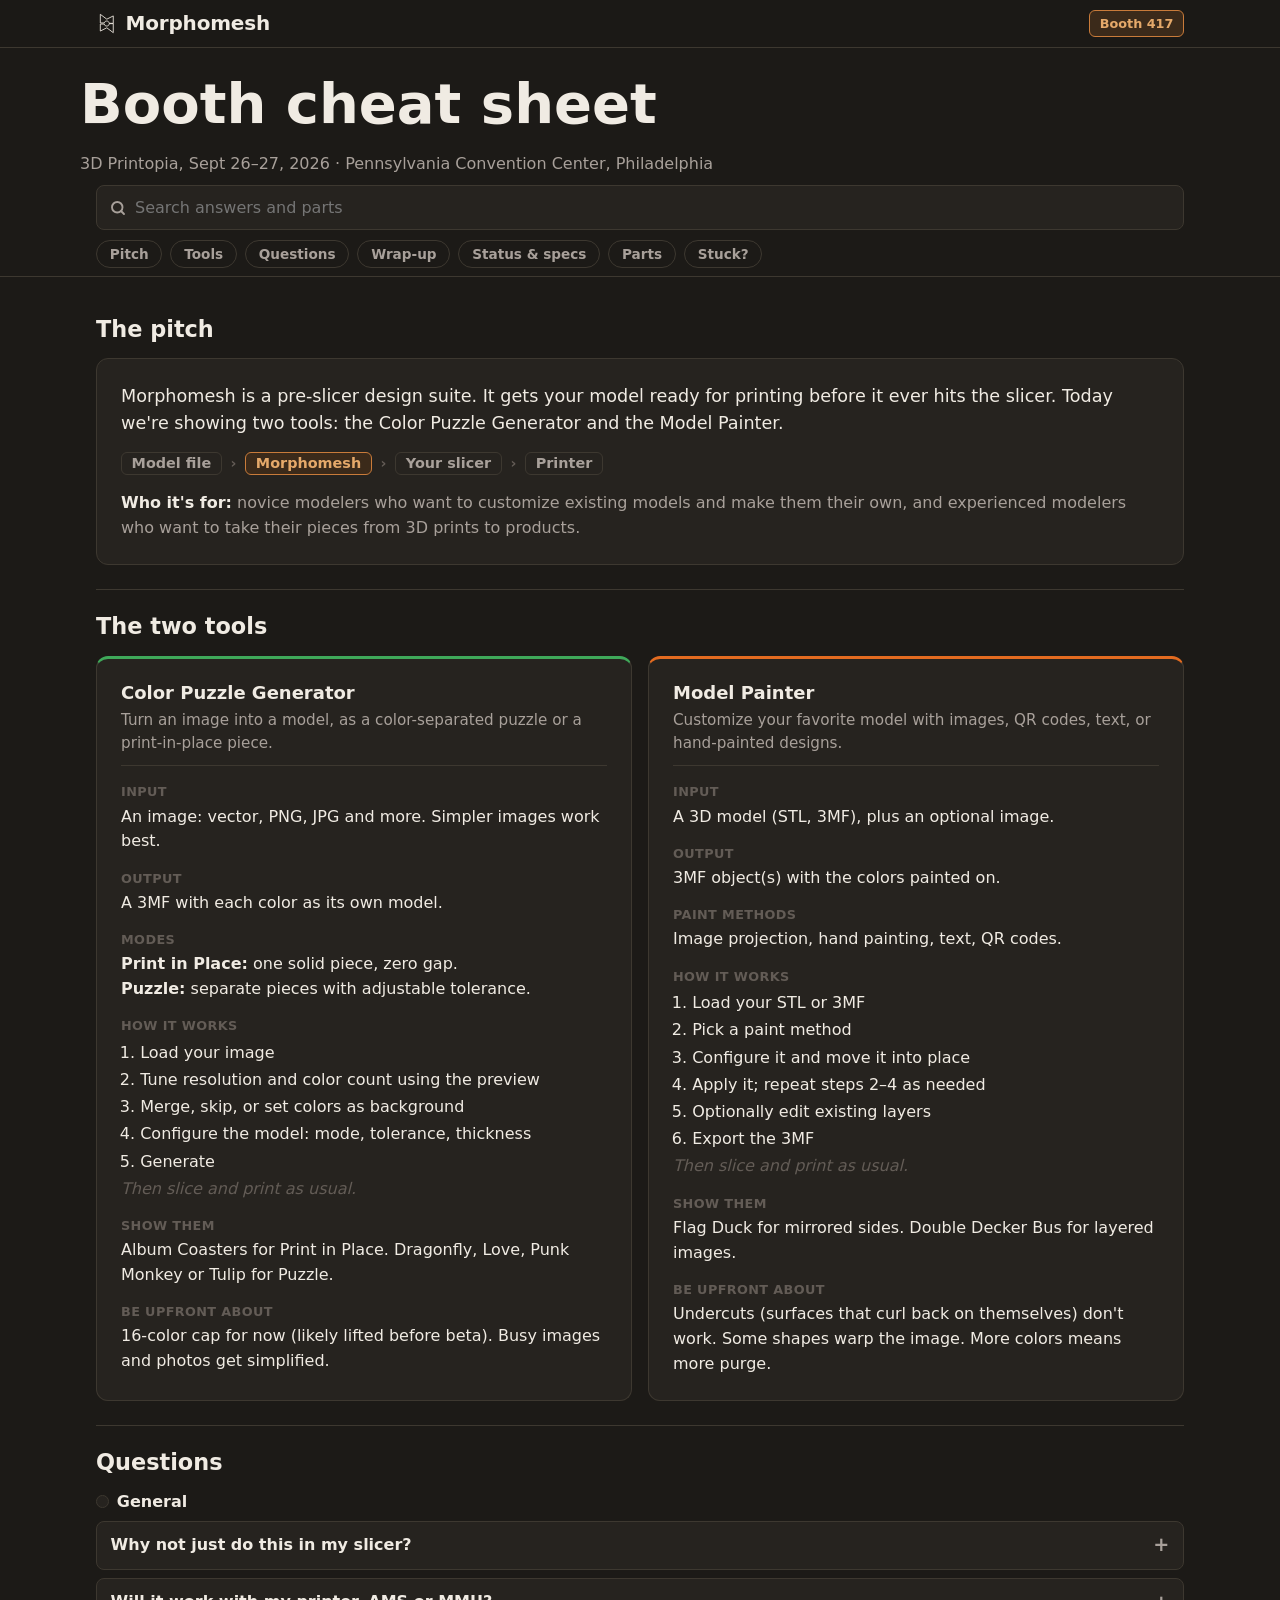
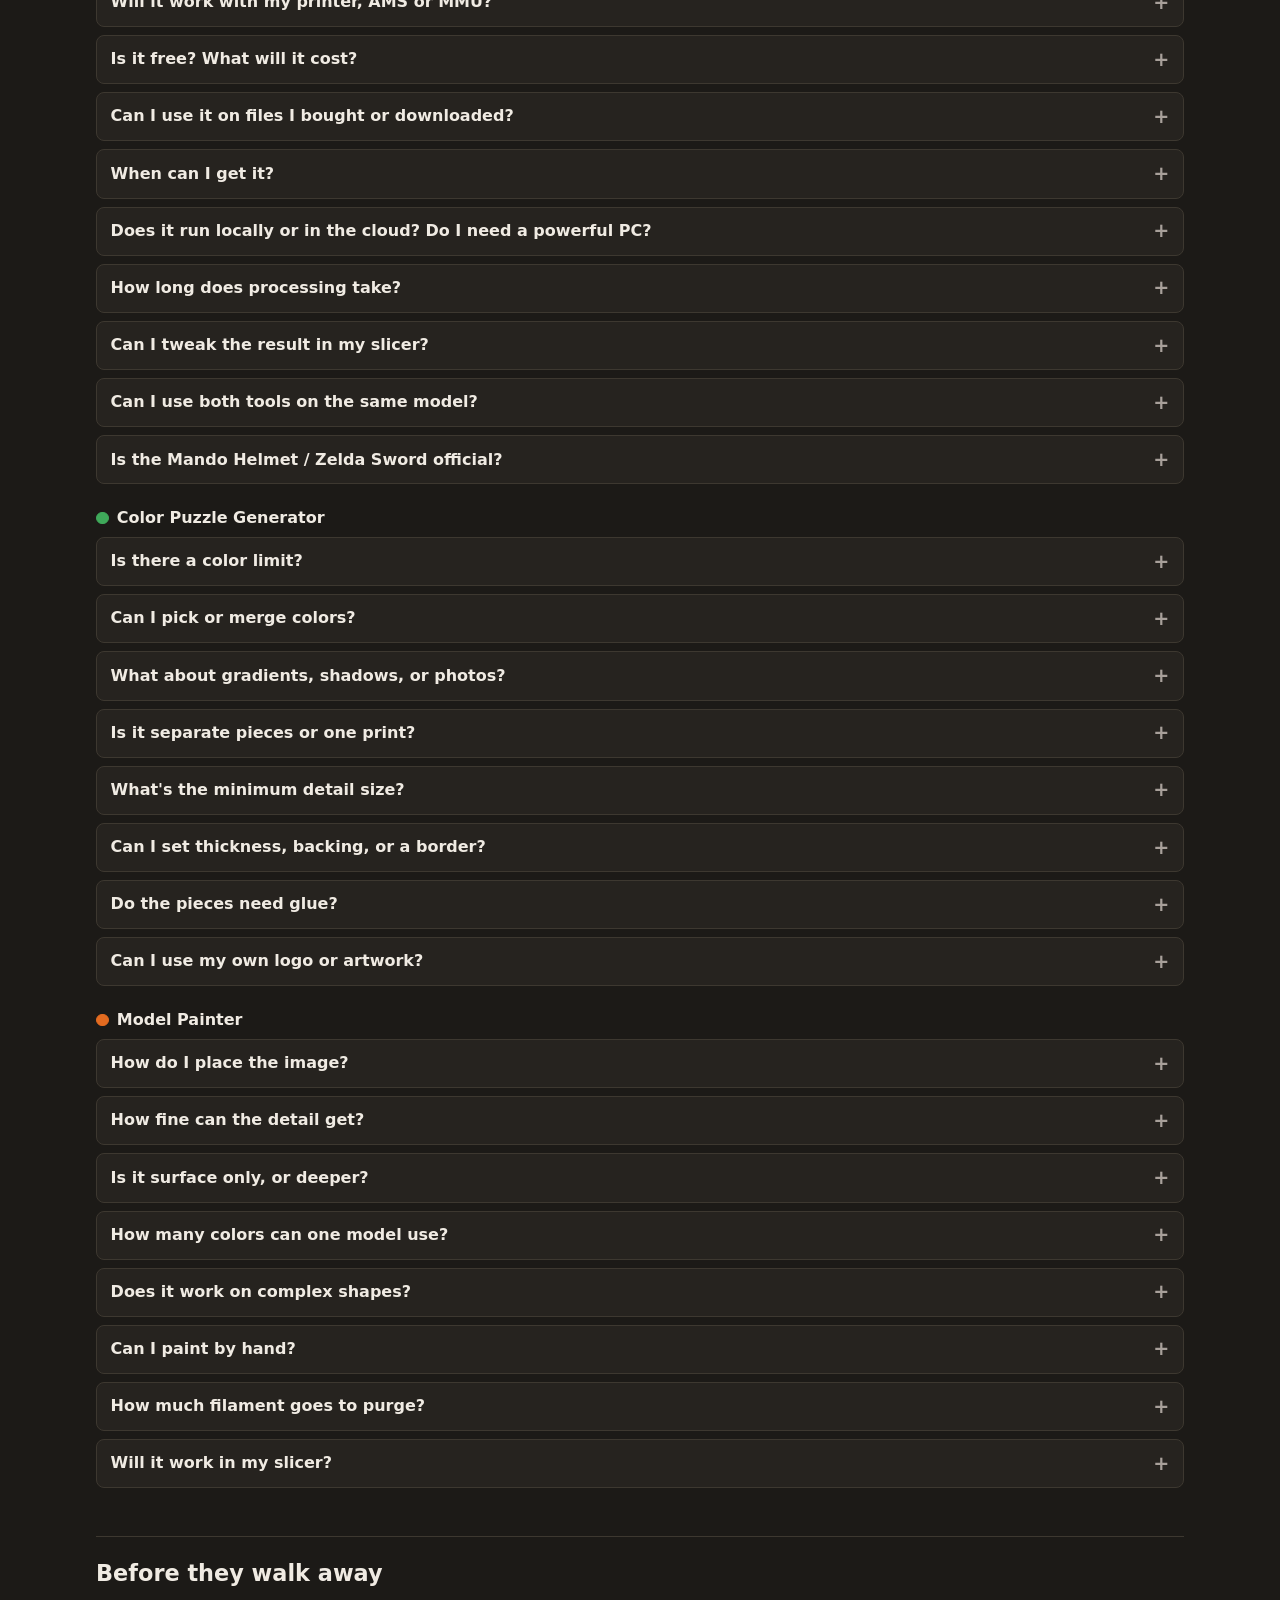
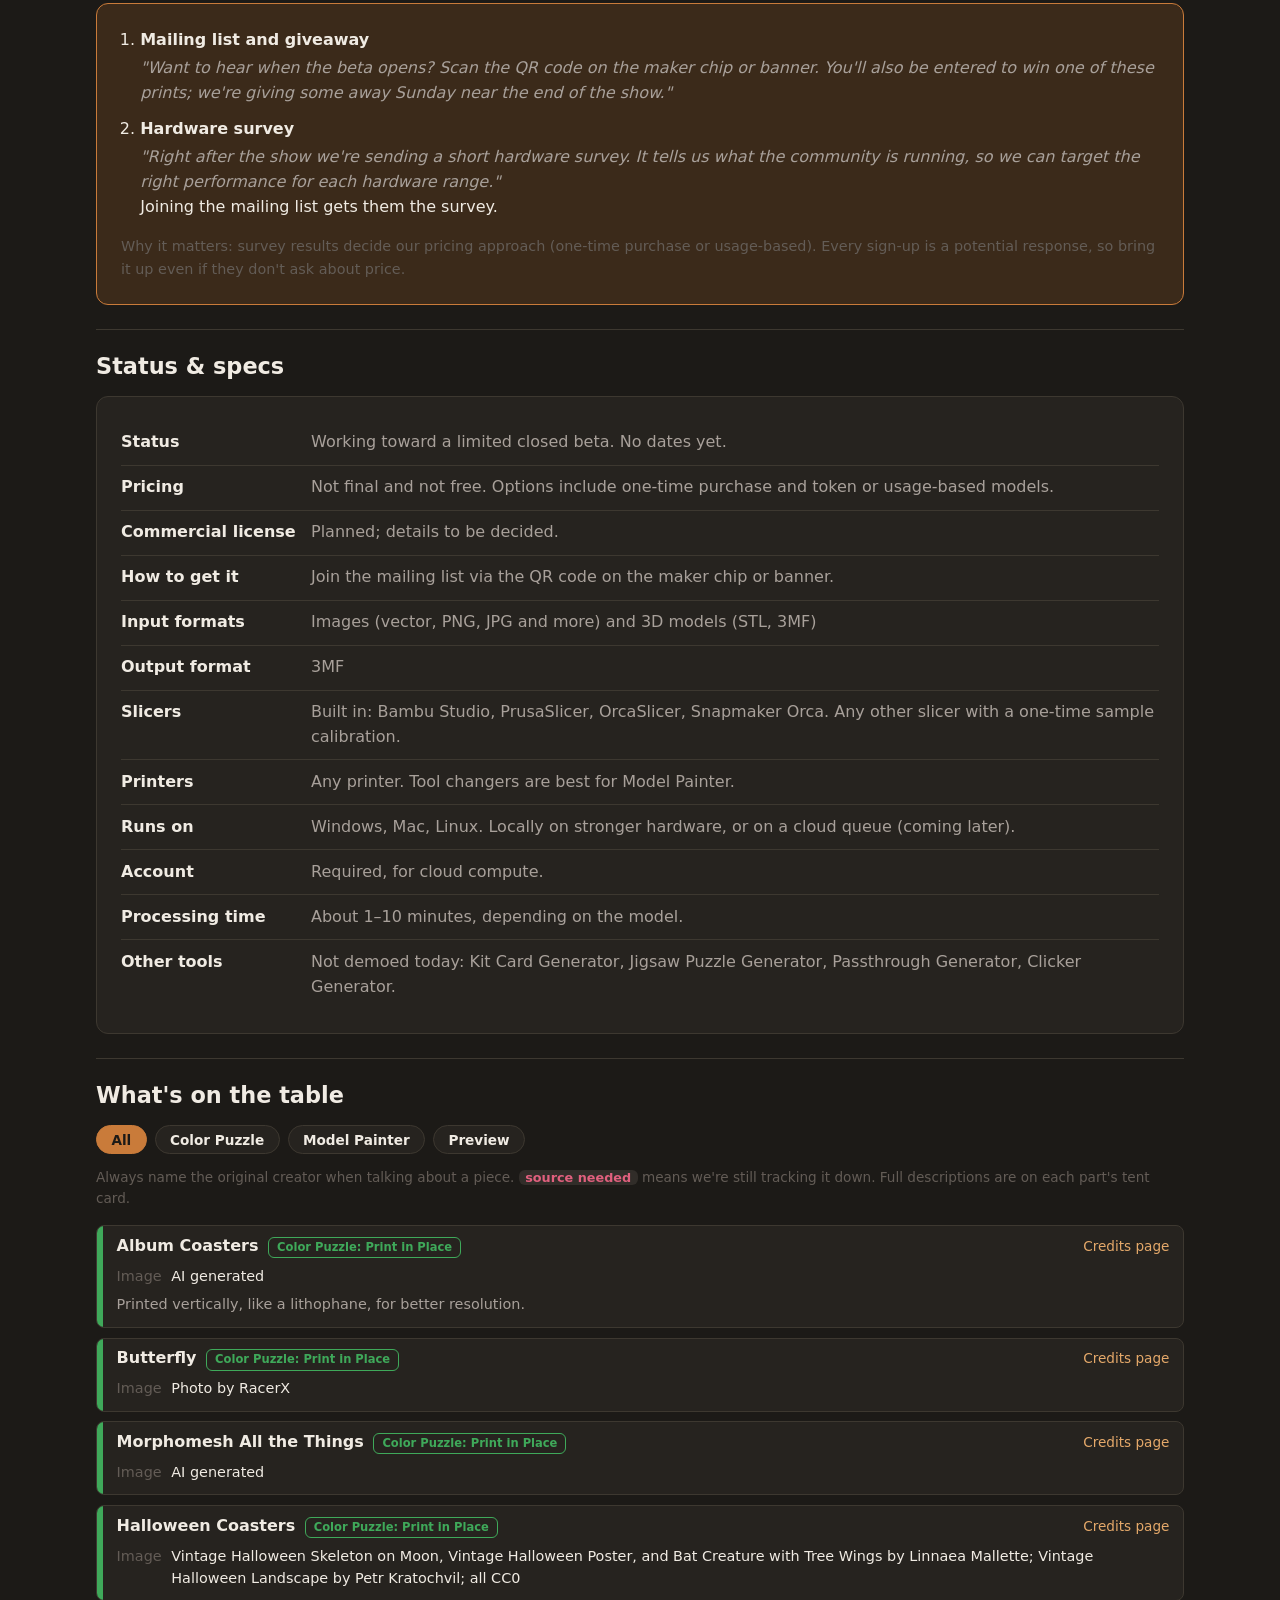
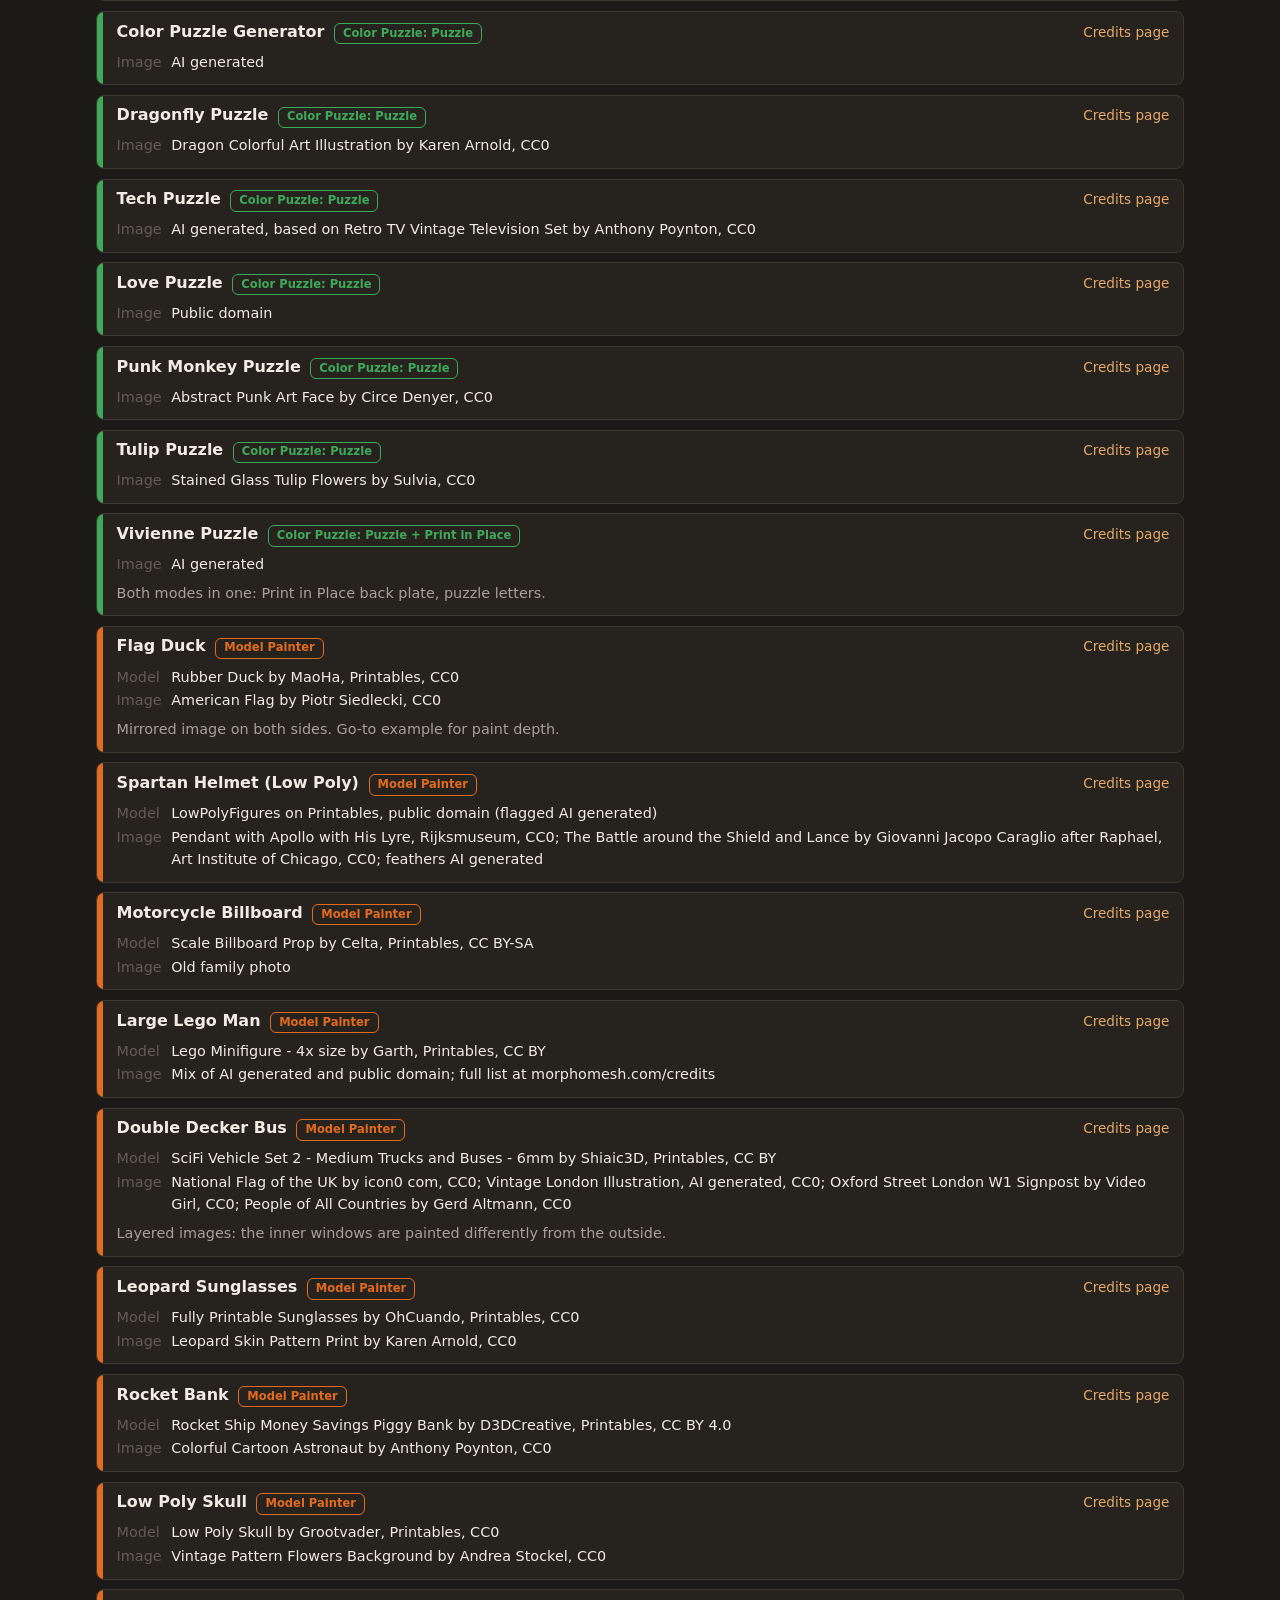
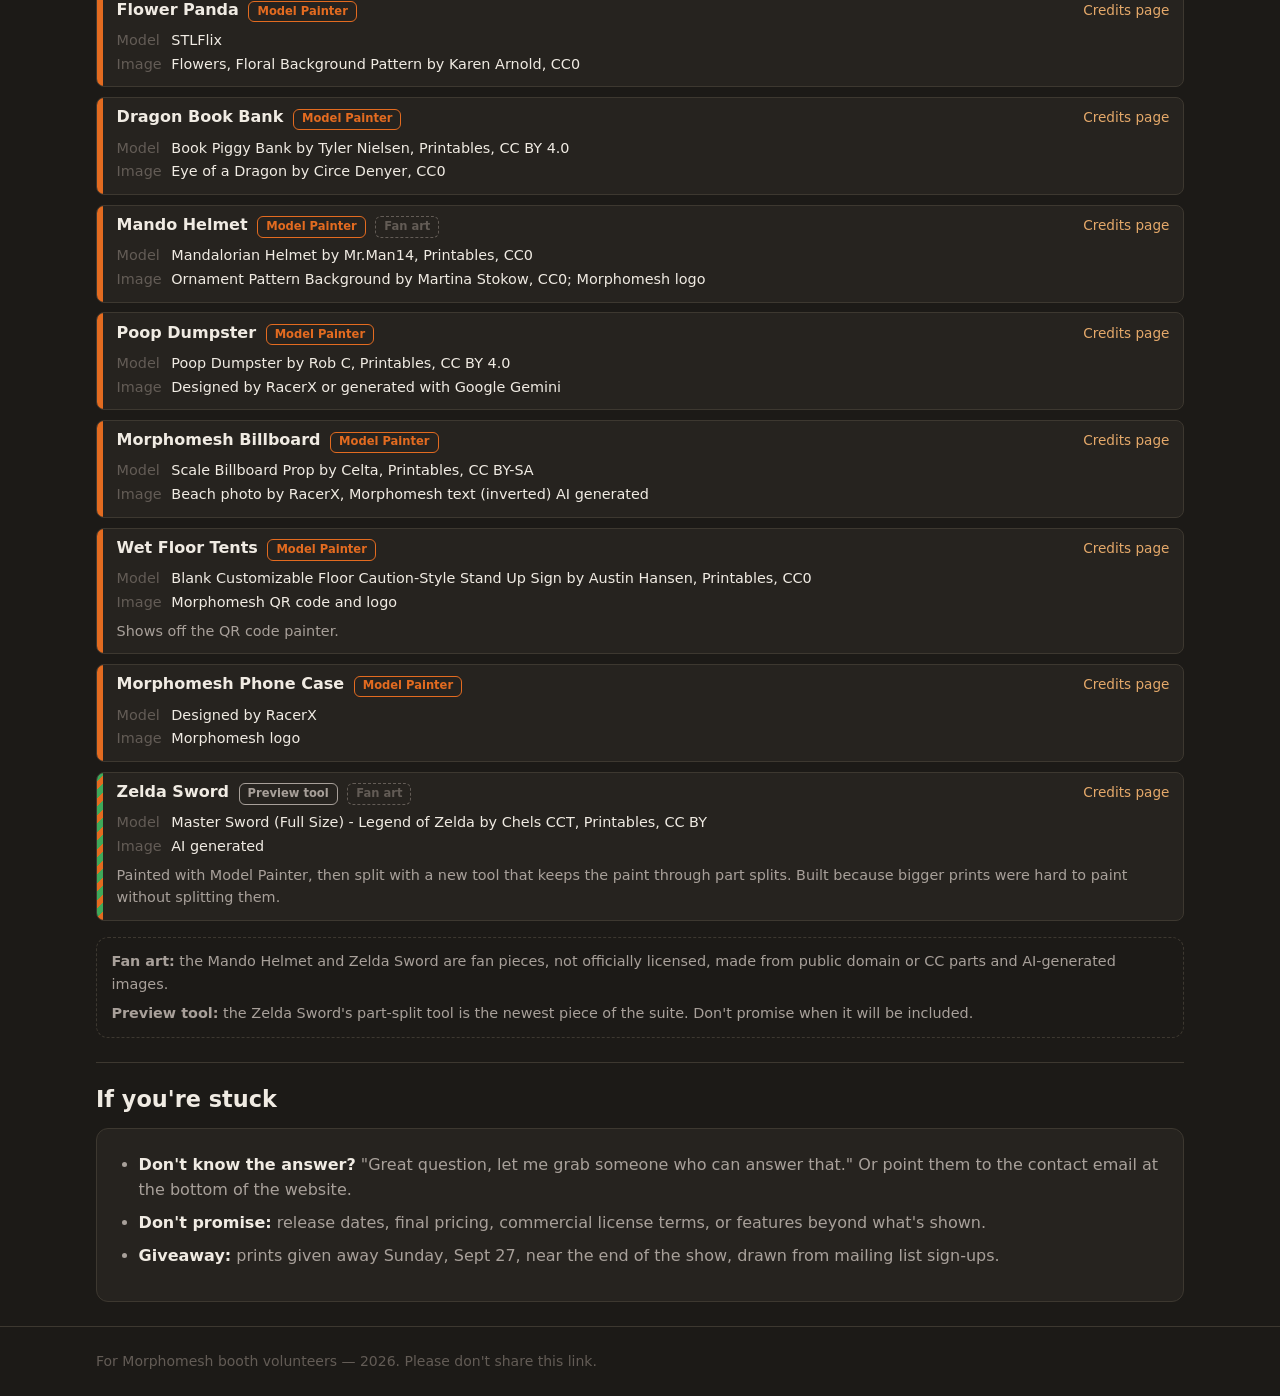
==== commit 2403bc6f: "Add 3D Printopia signup popup, booth number, and printed-piece credits - Homepage opens a mailing-li" ====
--- a/booth/index.html
+++ b/booth/index.html
@@ -107,11 +107,13 @@
 .filters button[aria-pressed="true"]{background:var(--accent);color:var(--mm-charcoal);border-color:var(--accent)}
 .legend{font-size:.85rem;color:var(--text-dim);margin:-.2rem 0 var(--space-2)}
 .parts{display:grid;gap:.6rem}
-.part{display:grid;grid-template-columns:2.6rem 1fr;border:1px solid var(--border);border-radius:var(--radius-btn);background:var(--surface);overflow:hidden}
-.num{display:flex;align-items:flex-start;justify-content:center;padding-top:.7rem;font:700 1rem var(--font-heading);border-right:1px solid var(--border);color:var(--text-dim)}
-.part[data-tool="puzzle"] .num{color:var(--mm-print-teal)}
-.part[data-tool="painter"] .num{color:var(--mm-print-amber)}
-.part[data-tool="preview"] .num{background:repeating-linear-gradient(135deg,var(--mm-print-teal) 0 6px,var(--mm-print-amber) 6px 12px);color:var(--mm-charcoal)}
+.part{display:grid;grid-template-columns:6px 1fr;border:1px solid var(--border);border-radius:var(--radius-btn);background:var(--surface);overflow:hidden}
+.num{background:var(--border)}
+.part[data-tool="puzzle"] .num{background:var(--mm-print-teal)}
+.part[data-tool="painter"] .num{background:var(--mm-print-amber)}
+.part[data-tool="preview"] .num{background:repeating-linear-gradient(135deg,var(--mm-print-teal) 0 6px,var(--mm-print-amber) 6px 12px)}
+.credit-link{font-size:.85rem;color:var(--accent-text);text-decoration:none;margin-left:auto}
+.credit-link:hover{text-decoration:underline}
 .part-body{padding:.6rem .85rem .7rem}
 .part-name{display:flex;flex-wrap:wrap;align-items:baseline;gap:.2rem .6rem}
 .part-name h3{font-size:1rem;margin:0}
@@ -221,7 +223,7 @@
             <li>Configure the model: mode, tolerance, thickness</li>
             <li>Generate</li>
           </ol><span class="after">Then slice and print as usual.</span></dd>
-          <dt>Show them</dt><dd>#1 Album Coasters for Print in Place. Dragonfly, Love, Punk Monkey or Tulip for Puzzle.</dd>
+          <dt>Show them</dt><dd>Album Coasters for Print in Place. Dragonfly, Love, Punk Monkey or Tulip for Puzzle.</dd>
           <dt>Be upfront about</dt><dd>16-color cap for now (likely lifted before beta). Busy images and photos get simplified.</dd>
         </dl>
       </article>
@@ -244,7 +246,7 @@
             <li>Optionally edit existing layers</li>
             <li>Export the 3MF</li>
           </ol><span class="after">Then slice and print as usual.</span></dd>
-          <dt>Show them</dt><dd>#10 Flag Duck for mirrored sides. #14 Double Decker Bus for layered images.</dd>
+          <dt>Show them</dt><dd>Flag Duck for mirrored sides. Double Decker Bus for layered images.</dd>
           <dt>Be upfront about</dt><dd>Undercuts (surfaces that curl back on themselves) don't work. Some shapes warp the image. More colors means more purge.</dd>
         </dl>
       </article>
@@ -333,7 +335,7 @@
 
       <details class="qa"><summary>Is it surface only, or deeper?</summary><div class="ans">
         <p>You set the paint depth. Deeper wraps better but can cause odd colors in spots. It also enables clean mirrored sides: the same image, flipped, on both faces.</p>
-        <p class="cue">Show #10 Flag Duck.</p></div></details>
+        <p class="cue">Show the Flag Duck.</p></div></details>
 
       <details class="qa"><summary>How many colors can one model use?</summary><div class="ans">
         <p>As many as your printer can handle.</p></div></details>
@@ -398,7 +400,7 @@
     <div class="parts" id="partList"></div>
     <div class="callout">
       <p><b>Fan art:</b> the Mando Helmet and Zelda Sword are fan pieces, not officially licensed, made from public domain or CC parts and AI-generated images.</p>
-      <p><b>Preview tool:</b> the Zelda Sword's part-split tool is unreleased. Don't promise timing.</p>
+      <p><b>Preview tool:</b> the Zelda Sword's part-split tool is the newest piece of the suite. Don't promise when it will be included.</p>
     </div>
   </section>
 
@@ -427,44 +429,52 @@
 <script>
 const N = "source needed";
 const parts = [
-  {n:1,  name:"Album Coasters", tool:"puzzle", mode:"Print in Place", img:"AI generated", note:"Printed vertically, like a lithophane, for better resolution."},
-  {n:2,  name:"Butterfly", tool:"puzzle", mode:"Print in Place", img:"Photo by RacerX"},
-  {n:3,  name:"Morphomesh All the Things", tool:"puzzle", mode:"Print in Place", img:"AI generated"},
-  {n:4,  name:"Color Puzzle Generator", tool:"puzzle", mode:"Puzzle", img:"AI generated"},
-  {n:5,  name:"Dragonfly Puzzle", tool:"puzzle", mode:"Puzzle", img:N},
-  {n:6,  name:"Tech Puzzle", tool:"puzzle", mode:"Puzzle", img:"AI generated, based on [source needed]"},
-  {n:7,  name:"Love Puzzle", tool:"puzzle", mode:"Puzzle", img:"Public domain"},
-  {n:8,  name:"Punk Monkey Puzzle", tool:"puzzle", mode:"Puzzle", img:"Public domain"},
-  {n:9,  name:"Tulip Puzzle", tool:"puzzle", mode:"Puzzle", img:"Public domain"},
-  {n:10, name:"Flag Duck", tool:"painter", model:N, img:N, note:"Mirrored image on both sides. Go-to example for paint depth."},
-  {n:11, name:"Spartan Helmet (Low Poly)", tool:"painter", model:"LowPolyFigures on Printables, public domain (flagged AI generated)", img:"Feathers [source needed], horse motif [source needed]"},
-  {n:12, name:"Motorcycle Billboard", tool:"painter", model:N, img:"Old family photo"},
-  {n:13, name:"Large Lego Man", tool:"painter", model:N, img:"Several; a mix of AI generated and public domain (full list on the website)"},
-  {n:14, name:"Double Decker Bus", tool:"painter", model:N, img:N, note:"Layered images: the inner windows are painted differently from the outside."},
-  {n:15, name:"Leopard Glasses", tool:"painter", model:N, img:N},
-  {n:16, name:"Rocket Bank", tool:"painter", model:"Printables, creator [source needed]", img:"Public domain"},
-  {n:17, name:"Low Poly Skull", tool:"painter", model:N, img:"Public domain wallpaper pattern"},
-  {n:18, name:"Flower Panda", tool:"painter", model:"STLFlix, creator [source needed]", img:"Public domain wallpaper pattern"},
-  {n:19, name:"Dragon Book Bank", tool:"painter", model:"\"Book Bank\" on Printables, creator [source needed]", img:"Public domain dragon eye"},
-  {n:20, name:"Mando Helmet", tool:"painter", fan:true, model:N, img:"Public domain wallpaper pattern, Morphomesh logo"},
-  {n:21, name:"Poop Dumpster", tool:"painter", model:N, img:"RacerX, AI generated"},
-  {n:22, name:"Morphomesh Billboard", tool:"painter", model:N, img:"Beach photo by RacerX, Morphomesh text (inverted) AI generated"},
-  {n:23, name:"Zelda Sword", tool:"preview", fan:true, model:N, img:"AI generated", note:"Painted with Model Painter, then split with a very early tool that keeps paint through part splits. Unreleased."}
+  {name:"Album Coasters", tool:"puzzle", mode:"Print in Place", img:"AI generated", note:"Printed vertically, like a lithophane, for better resolution."},
+  {name:"Butterfly", tool:"puzzle", mode:"Print in Place", img:"Photo by RacerX"},
+  {name:"Morphomesh All the Things", tool:"puzzle", mode:"Print in Place", img:"AI generated"},
+  {name:"Halloween Coasters", tool:"puzzle", mode:"Print in Place", img:"Vintage Halloween Skeleton on Moon, Vintage Halloween Poster, and Bat Creature with Tree Wings by Linnaea Mallette; Vintage Halloween Landscape by Petr Kratochvil; all CC0"},
+  {name:"Color Puzzle Generator", tool:"puzzle", mode:"Puzzle", img:"AI generated"},
+  {name:"Dragonfly Puzzle", tool:"puzzle", mode:"Puzzle", img:"Dragon Colorful Art Illustration by Karen Arnold, CC0"},
+  {name:"Tech Puzzle", tool:"puzzle", mode:"Puzzle", img:"AI generated, based on Retro TV Vintage Television Set by Anthony Poynton, CC0"},
+  {name:"Love Puzzle", tool:"puzzle", mode:"Puzzle", img:"Public domain"},
+  {name:"Punk Monkey Puzzle", tool:"puzzle", mode:"Puzzle", img:"Abstract Punk Art Face by Circe Denyer, CC0"},
+  {name:"Tulip Puzzle", tool:"puzzle", mode:"Puzzle", img:"Stained Glass Tulip Flowers by Sulvia, CC0"},
+  {name:"Vivienne Puzzle", tool:"puzzle", mode:"Puzzle + Print in Place", img:"AI generated", note:"Both modes in one: Print in Place back plate, puzzle letters."},
+  {name:"Flag Duck", tool:"painter", model:"Rubber Duck by MaoHa, Printables, CC0", img:"American Flag by Piotr Siedlecki, CC0", note:"Mirrored image on both sides. Go-to example for paint depth."},
+  {name:"Spartan Helmet (Low Poly)", tool:"painter", model:"LowPolyFigures on Printables, public domain (flagged AI generated)", img:"Pendant with Apollo with His Lyre, Rijksmuseum, CC0; The Battle around the Shield and Lance by Giovanni Jacopo Caraglio after Raphael, Art Institute of Chicago, CC0; feathers AI generated"},
+  {name:"Motorcycle Billboard", tool:"painter", model:"Scale Billboard Prop by Celta, Printables, CC BY-SA", img:"Old family photo"},
+  {name:"Large Lego Man", tool:"painter", model:"Lego Minifigure - 4x size by Garth, Printables, CC BY", img:"Mix of AI generated and public domain; full list at morphomesh.com/credits"},
+  {name:"Double Decker Bus", tool:"painter", model:"SciFi Vehicle Set 2 - Medium Trucks and Buses - 6mm by Shiaic3D, Printables, CC BY", img:"National Flag of the UK by icon0 com, CC0; Vintage London Illustration, AI generated, CC0; Oxford Street London W1 Signpost by Video Girl, CC0; People of All Countries by Gerd Altmann, CC0", note:"Layered images: the inner windows are painted differently from the outside."},
+  {name:"Leopard Sunglasses", tool:"painter", model:"Fully Printable Sunglasses by OhCuando, Printables, CC0", img:"Leopard Skin Pattern Print by Karen Arnold, CC0"},
+  {name:"Rocket Bank", tool:"painter", model:"Rocket Ship Money Savings Piggy Bank by D3DCreative, Printables, CC BY 4.0", img:"Colorful Cartoon Astronaut by Anthony Poynton, CC0"},
+  {name:"Low Poly Skull", tool:"painter", model:"Low Poly Skull by Grootvader, Printables, CC0", img:"Vintage Pattern Flowers Background by Andrea Stockel, CC0"},
+  {name:"Flower Panda", tool:"painter", model:"STLFlix", img:"Flowers, Floral Background Pattern by Karen Arnold, CC0"},
+  {name:"Dragon Book Bank", tool:"painter", model:"Book Piggy Bank by Tyler Nielsen, Printables, CC BY 4.0", img:"Eye of a Dragon by Circe Denyer, CC0"},
+  {name:"Mando Helmet", tool:"painter", fan:true, model:"Mandalorian Helmet by Mr.Man14, Printables, CC0", img:"Ornament Pattern Background by Martina Stokow, CC0; Morphomesh logo"},
+  {name:"Poop Dumpster", tool:"painter", model:"Poop Dumpster by Rob C, Printables, CC BY 4.0", img:"Designed by RacerX or generated with Google Gemini"},
+  {name:"Morphomesh Billboard", tool:"painter", model:"Scale Billboard Prop by Celta, Printables, CC BY-SA", img:"Beach photo by RacerX, Morphomesh text (inverted) AI generated"},
+  {name:"Wet Floor Tents", tool:"painter", model:"Blank Customizable Floor Caution-Style Stand Up Sign by Austin Hansen, Printables, CC0", img:"Morphomesh QR code and logo", note:"Shows off the QR code painter."},
+  {name:"Morphomesh Phone Case", tool:"painter", model:"Designed by RacerX", img:"Morphomesh logo"},
+  {name:"Zelda Sword", tool:"preview", fan:true, model:"Master Sword (Full Size) - Legend of Zelda by Chels CCT, Printables, CC BY", img:"AI generated", note:"Painted with Model Painter, then split with a new tool that keeps the paint through part splits. Built because bigger prints were hard to paint without splitting them."}
 ];
 const toolLabel = {puzzle:"Color Puzzle", painter:"Model Painter", preview:"Preview tool"};
 const esc = s => s.replace(/[&<>"]/g, c => ({"&":"&amp;","<":"&lt;",">":"&gt;",'"':"&quot;"}[c]));
 const fmt = s => s === N ? `<span class="need">${N}</span>`
   : esc(s).replace(/\[source needed\]/g, `<span class="need">${N}</span>`);
 
+// Each piece has a matching card on /credits, anchored by the same slug.
+const slug = s => s.toLowerCase().replace(/[^a-z0-9]+/g, "-").replace(/^-|-$/g, "");
+
 const list = document.getElementById("partList");
 list.innerHTML = parts.map(p => `
   <article class="part" data-tool="${p.tool}">
-    <div class="num">${p.n}</div>
+    <div class="num" aria-hidden="true"></div>
     <div class="part-body">
       <div class="part-name">
         <h3>${esc(p.name)}</h3>
         <span class="tag ${p.tool}">${toolLabel[p.tool]}${p.mode ? ": " + p.mode : ""}</span>
         ${p.fan ? '<span class="tag fan">Fan art</span>' : ""}
+        <a class="credit-link" href="/credits/#${slug(p.name)}">Credits page</a>
       </div>
       <div class="src">
         ${p.model ? `<span>Model</span><span>${fmt(p.model)}</span>` : ""}
--- a/css/components.css
+++ b/css/components.css
@@ -377,6 +377,149 @@
   color: var(--accent-text);
 }
 
+/* Printed pieces: one card per piece, each with its own #slug anchor so
+   booth volunteers can send visitors straight to a piece's sources. */
+.piece-index {
+  display: flex;
+  flex-wrap: wrap;
+  gap: 0.4rem;
+  margin-bottom: var(--space-3);
+}
+
+.piece-index a {
+  font-size: 0.85rem;
+  font-weight: 600;
+  color: var(--text-muted);
+  text-decoration: none;
+  border: 1px solid var(--border);
+  border-radius: 999px;
+  padding: 0.25rem 0.75rem;
+}
+
+.piece-index a:hover {
+  color: var(--text);
+  border-color: var(--accent);
+}
+
+.credits-group .pieces + h3 {
+  margin-top: var(--space-3);
+}
+
+.pieces {
+  display: grid;
+  grid-template-columns: repeat(auto-fill, minmax(min(100%, 340px), 1fr));
+  gap: var(--space-2);
+}
+
+.piece {
+  background: var(--surface);
+  border: 1px solid var(--border);
+  border-top: 3px solid var(--border);
+  border-radius: var(--radius-box);
+  padding: var(--space-2);
+  scroll-margin-top: 5rem;
+}
+
+.piece--color-puzzle { border-top-color: var(--mm-print-teal); }
+.piece--model-painter { border-top-color: var(--mm-print-amber); }
+.piece--preview {
+  border-top-color: transparent;
+  background:
+    repeating-linear-gradient(90deg, var(--mm-print-teal) 0 12px, var(--mm-print-amber) 12px 24px) top / 100% 3px no-repeat border-box,
+    var(--surface);
+}
+
+/* Highlight the piece someone was linked to. */
+.piece:target {
+  border-color: var(--accent);
+  box-shadow: 0 0 0 2px var(--accent-wash);
+}
+
+.piece-head {
+  display: flex;
+  flex-wrap: wrap;
+  align-items: baseline;
+  gap: 0.3rem 0.6rem;
+  margin-bottom: var(--space-1);
+}
+
+.piece-head h4 {
+  margin: 0;
+  font-size: 1.05rem;
+}
+
+.piece-head h4 a {
+  color: var(--text);
+  text-decoration: none;
+}
+
+.piece-tag {
+  font-size: 0.72rem;
+  font-weight: 600;
+  color: var(--text-muted);
+  border: 1px solid currentColor;
+  border-radius: var(--radius-badge);
+  padding: 0.05rem 0.5rem;
+}
+
+.piece-tag--fan {
+  color: var(--text-dim);
+  border-style: dashed;
+}
+
+.piece-sources {
+  margin: 0;
+  font-size: 0.92rem;
+}
+
+.piece-sources dt {
+  font-size: 0.75rem;
+  font-weight: 600;
+  text-transform: uppercase;
+  letter-spacing: 0.03em;
+  color: var(--text-dim);
+  margin-top: 0.6rem;
+}
+
+.piece-sources dt:first-child {
+  margin-top: 0;
+}
+
+.piece-sources dd {
+  margin: 0.15rem 0 0;
+  color: var(--text);
+}
+
+.piece-sources ul {
+  margin: 0;
+  padding-left: 1.1em;
+}
+
+.piece-sources li + li {
+  margin-top: 0.3rem;
+}
+
+.piece-sources a,
+.piece-note a {
+  color: var(--accent-text);
+}
+
+.credit-meta {
+  color: var(--text-muted);
+}
+
+.credit-sub {
+  display: block;
+  font-size: 0.85rem;
+  color: var(--text-dim);
+}
+
+.piece-note {
+  margin: var(--space-1) 0 0;
+  font-size: 0.88rem;
+  color: var(--text-muted);
+}
+
 /* ─── Tool detail modal ──────────────────────────────────────────────── */
 
 .tool-modal {
@@ -425,6 +568,45 @@
 
 .modal-description {
   color: var(--text-muted);
+}
+
+/* ─── Signup popup (3D Printopia — temporary) ────────────────────────── */
+
+.signup-modal {
+  width: min(90vw, 520px);
+}
+
+.signup-modal:focus {
+  outline: none;
+}
+
+.signup-modal .tool-modal-inner {
+  text-align: center;
+}
+
+/* The close button needs its own method="dialog" form (the Kit form can't
+   be nested inside one), but that wrapper shouldn't take a flex gap slot. */
+.signup-modal-close-form {
+  display: contents;
+}
+
+/* Auto side margins would shrink-wrap the form inside the flex column. */
+.signup-modal .formkit-form {
+  margin: 0 auto;
+  width: 100%;
+}
+
+/* Stack the field and button so the button spans the field's full width. */
+.signup-modal .formkit-fields {
+  flex-direction: column;
+}
+
+.signup-modal .formkit-field {
+  flex: none;
+}
+
+.signup-modal .privacy-note {
+  margin: 0;
 }
 
 /* ─── Media carousel (modal) ─────────────────────────────────────────── */
